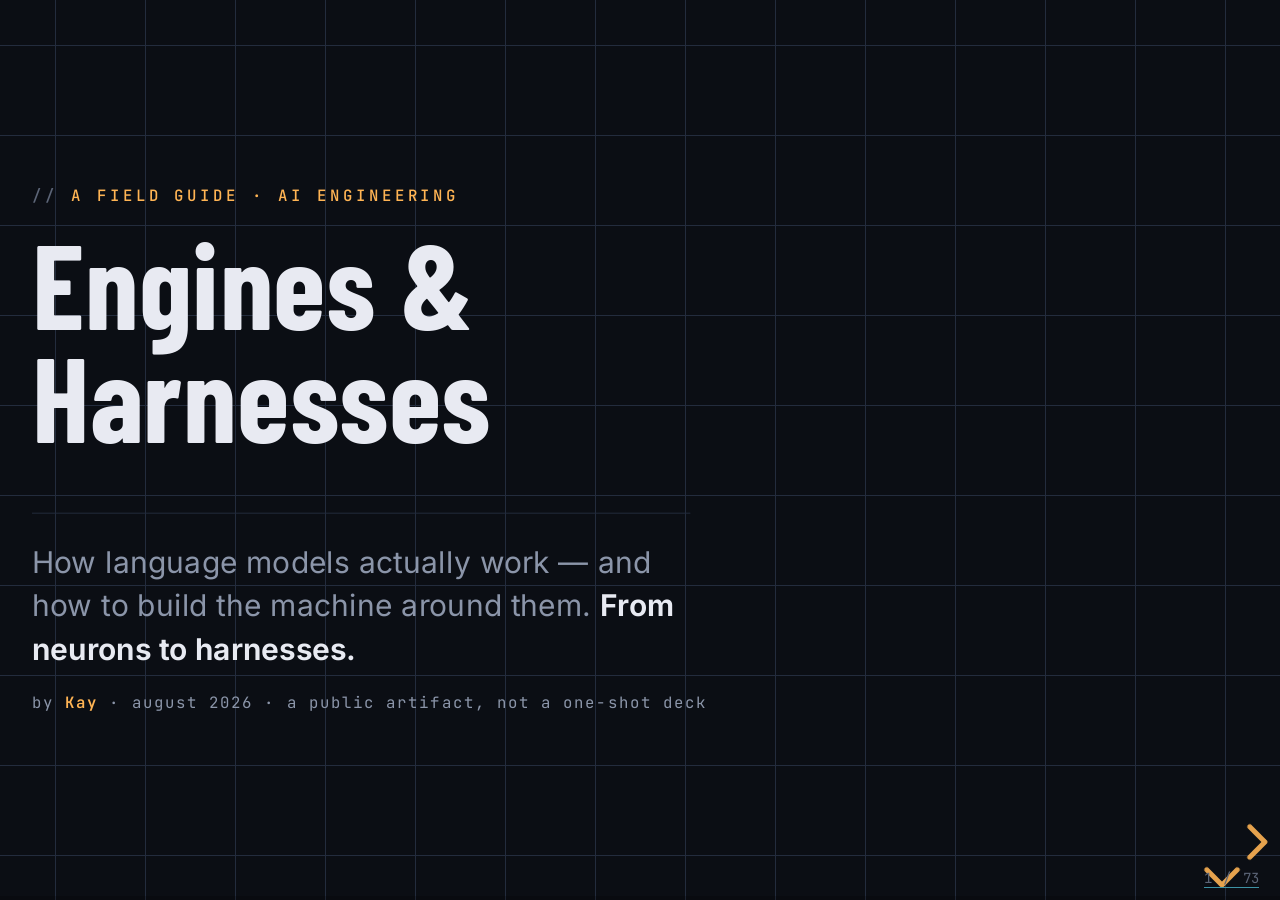
==== index.html @ 964abacf "Engines & Harnesses: AI engineering deck, research-backed, public from commit one reveal.js deck (ve" ====
<!doctype html>
<html lang="en">
<head>
  <meta charset="utf-8">
  <meta name="viewport" content="width=device-width, initial-scale=1.0">
  <title>Engines &amp; Harnesses — an AI engineering field guide</title>
  <meta name="description" content="How language models actually work, and how to build the machine around them. From neurons to harnesses.">
  <link rel="stylesheet" href="vendor/reveal/reset.css">
  <link rel="stylesheet" href="vendor/reveal/reveal.css">
  <link rel="stylesheet" href="vendor/reveal/plugin/highlight.css">
  <link rel="stylesheet" href="css/theme.css">
</head>
<body>
<div class="reveal">
  <div class="slides">

    <!-- ================================================================
         TITLE
         ================================================================ -->
    <section class="act-engine">
      <section class="plate">
        <span class="eyebrow">a field guide · ai engineering</span>
        <h1>Engines &amp;<br>Harnesses</h1>
        <p class="plate-sub">How language models actually work — and how to build
        the machine around them. <strong>From neurons to harnesses.</strong></p>
        <p class="byline">by <b>Kay</b> · august 2026 · a public artifact, not a one-shot deck</p>
        <aside class="notes">
          Open on this. One sentence: "This is a talk about engines and harnesses —
          the model, and everything we build around it." Then the claim: the second
          half is now where the leverage is.
          Navigation: DOWN for depth within an act, RIGHT to jump acts. ESC shows the map.
        </aside>
      </section>

      <section>
        <span class="eyebrow">how to drive this deck</span>
        <h2>Built to be navigated, not narrated</h2>
        <div class="cols">
          <div class="panel">
            <h3>Live</h3>
            <ul>
              <li><span class="kbd">→</span> next act &nbsp;·&nbsp; <span class="kbd">↓</span> optional depth</li>
              <li><span class="kbd">ESC</span> the whole map at once</li>
              <li><span class="kbd">S</span> speaker view (notes + timer)</li>
              <li>Every act stands alone — jump anywhere</li>
            </ul>
          </div>
          <div class="panel">
            <h3>Later</h3>
            <ul>
              <li>This deck is a public site — take the URL</li>
              <li>Demos are live tools you can replay at your desk</li>
              <li>Appendix (last column) holds the depth we skip today</li>
              <li><code>?print-pdf</code> for an offline copy</li>
            </ul>
          </div>
        </div>
        <aside class="notes">Skippable. If presenting, one line: "down = depth, right = next act, ask me to go down anywhere."</aside>
      </section>

      <section>
        <span class="eyebrow">working definition</span>
        <h2>AI engineering, defined for this talk</h2>
        <p><strong>AI&nbsp;engineering&nbsp;=</strong> harness engineering + context engineering
           + memory engineering + prompt engineering.</p>
        <div class="cols">
          <div class="panel"><h3>Covered here</h3>
            <ul>
              <li><strong>Harness</strong> — the tooling around the model: instructions, agents, MCP, hooks</li>
              <li><strong>Context</strong> — what the model sees, and when</li>
              <li><strong>Memory</strong> — what survives between sessions</li>
              <li><strong>Prompt</strong> — what you actually say</li>
            </ul>
          </div>
          <div class="panel"><h3>Deliberately out of scope</h3>
            <ul>
              <li><strong>Fine-tuning</strong> — that's engine work, not ours</li>
              <li><strong>RAG</strong> — the retrieval arm of context engineering; same principles</li>
              <li><strong>Evals</strong> — the dyno you test the vehicle on; a talk of its own</li>
            </ul>
          </div>
        </div>
        <aside class="notes">
          Defuse the boundary question before it's asked: fine-tuning changes the
          engine, we build vehicles. Evals matter enormously; they're just a different hour.
        </aside>
      </section>
    </section>

    <!-- ================================================================
         ACT 1 — THE ENGINE, TOLD AS HISTORY
         ================================================================ -->
    <section class="act-engine">
      <section class="plate">
        <span class="eyebrow">act 01 · the engine</span>
        <h1>How a pile of arithmetic<br>learned to talk</h1>
        <p class="plate-sub">Seventy years of neural networks, told forward —
        so that <strong>"AI" meaning "LLM"</strong> stops being confusing and
        starts being inevitable.</p>
        <aside class="notes">
          The long-breath act. If the audience knows ML basics, skim slides 2–3 and
          land on the timeline. If short on time: timeline slide only, then Act 2.
        </aside>
      </section>

      <section>
        <span class="eyebrow">first principles</span>
        <h2>A neuron is a weighted opinion</h2>
        <div class="cols">
          <div>
            <ul>
              <li>Take numbers in, multiply each by a <strong>weight</strong>, add them up, squash the result</li>
              <li>That's it. That's the neuron.</li>
              <li>Stack them in layers: a <strong>multi-layer perceptron</strong></li>
              <li class="fragment">The weights are the <strong>parameters</strong> —
                "405B parameters" = 405 billion of these knobs</li>
            </ul>
            <p class="fragment">A neural network is <em>one function</em>:
            numbers in → numbers out. Everything else is plumbing.</p>
          </div>
          <div class="panel">
            <div class="flow">inputs      weights
  x₁ ──▶ ×w₁ ─┐
  x₂ ──▶ ×w₂ ─┼─▶ Σ ─▶ squash ─▶ out
  x₃ ──▶ ×w₃ ─┘
        <b>the knobs training turns</b></div>
          </div>
        </div>
        <aside class="notes">
          Deliberately unglamorous. "Weighted opinion" is the phrase to keep using:
          each neuron votes on a tiny question, layers of votes become judgment.
        </aside>
      </section>

      <section>
        <span class="eyebrow">live · train one yourself</span>
        <h2>Watch a network learn</h2>
        <div class="demo-bar"><span>TensorFlow Playground — a tiny MLP training in your browser</span>
          <a href="https://playground.tensorflow.org/" target="_blank" rel="noopener">open in new tab</a></div>
        <iframe class="demo" data-src="https://playground.tensorflow.org/" height="480"></iframe>
        <aside class="notes">
          THE demo for "what training does." Pick the spiral dataset, start with too
          few neurons (it fails), add a layer (it fits). Narrate: "nobody programmed
          the spiral — the knobs turned until the error went down." 90 seconds max.
        </aside>
      </section>

      <section>
        <span class="eyebrow">what training actually does</span>
        <h2>Guess. Measure the wrongness. Nudge every knob. Repeat.</h2>
        <ol>
          <li><strong>Guess:</strong> run the input through, get an output</li>
          <li><strong>Score it:</strong> one number for how wrong (the <em>loss</em>)</li>
          <li><strong>Nudge:</strong> compute, for every knob, which direction reduces the wrongness — turn all of them a hair (backpropagation)</li>
          <li><strong>Repeat:</strong> trillions of times, on trillions of examples</li>
        </ol>
        <p class="fragment">Training doesn't store the examples — it <strong>compresses their
        regularities into the knobs.</strong> That's why one function can complete code it
        has never seen.</p>
        <aside class="notes">
          Kill the "it's a database" mental model here, gently — it decides how
          people reason about everything later (hallucination, context, why
          instructions files work).
        </aside>
      </section>

      <section>
        <span class="eyebrow">scores → probabilities</span>
        <h2>Softmax and the temperature dial</h2>
        <div class="cols">
          <div>
            <p>A language model's last layer outputs a <strong>score for every token
            it knows</strong>. Softmax turns scores into probabilities — that's the
            whole trick.</p>
            <ul>
              <li><strong>Temperature ↓</strong> — sharpen: always take the favorite. Safe, boring, repetitive.</li>
              <li><strong>Temperature ↑</strong> — flatten: give the long shots a chance. Creative, and eventually unhinged.</li>
            </ul>
            <p class="note">Try it live in Transformer Explainer (Act 2) — it has the actual slider.</p>
          </div>
          <div class="panel">
            <div class="flow">scores        T = 0.2      T = 1.5
 " the"  9.1   ████████ 92%  ███ 34%
 " a"    7.3   █ 7%          ██ 27%
 " its"  5.0   · 1%          ██ 21%
 " kiwi" 2.2   · 0%          █ 18%
        <b>same engine, different dial</b></div>
          </div>
        </div>
        <aside class="notes">
          "The model is not choosing a word. It's pricing every word it knows, and
          then we gamble according to the prices." Temperature = how honest the
          casino is.
        </aside>
      </section>

      <section>
        <span class="eyebrow">the arc</span>
        <h2>Why "AI" now means "LLM"</h2>
        <table style="font-size:0.6em">
          <tr><th>Year</th><th>Beat</th><th>What it proved</th></tr>
          <tr><td>1958</td><td>Perceptron</td><td>A machine can learn a boundary from examples</td></tr>
          <tr><td>1986</td><td>Backpropagation</td><td>Deep stacks of neurons are trainable at all</td></tr>
          <tr><td>2012</td><td>AlexNet</td><td>GPUs + data beat forty years of hand-built features</td></tr>
          <tr><td>2017</td><td><em>Attention Is All You Need</em></td><td>One architecture for all of language — and it parallelizes</td></tr>
          <tr><td>2018–20</td><td>GPT-1 → GPT-3</td><td>Same recipe + more scale = new abilities, unprompted</td></tr>
          <tr><td>2022</td><td>ChatGPT</td><td>Next-token prediction, worn as a product, eats the word "AI"</td></tr>
          <tr><td>2024–</td><td>Reasoning models</td><td>The same engine, allowed to think before speaking</td></tr>
        </table>
        <p class="fragment note">Every row is the same story: <strong>less hand-engineering,
        more learning.</strong> Hold that thought — it's about to happen to us, one layer up.</p>
        <aside class="notes">
          The last note line is a deliberate plant: the "bitter lesson" pattern
          (hand-built features lose to scale) is EXACTLY what The Turn claims is
          happening to prompt scaffolding. Callback in Act 7.
        </aside>
      </section>

      <section>
        <span class="eyebrow">depth · watch the field drift</span>
        <h2>One professor's syllabus, 2021 → 2025</h2>
        <p>MAT1510, <em>Deep Learning: Theory &amp; Data Science</em> — Vardan Papyan,
        University of Toronto. Same course, five years:</p>
        <table style="font-size:0.62em">
          <tr><th>Year</th><th>What's in</th><th>What's telling</th></tr>
          <tr><td>2021</td><td>Sparse coding, random matrix theory, adversarial examples</td><td><strong>No transformers. At all.</strong></td></tr>
          <tr><td>2023</td><td>First transformers lecture appears</td><td>Six years after the paper</td></tr>
          <tr><td>2024</td><td>Chain-of-thought, LoRA, safety, diffusion</td><td>The LLM era arrives in the theory dept</td></tr>
          <tr><td>2025</td><td>Whole sections: scaling laws, in-context learning, superposition, grokking, jailbreaking</td><td><strong>The syllabus IS the history slide</strong></td></tr>
        </table>
        <p class="note">Course site: <a href="https://sites.google.com/view/mat1510" target="_blank" rel="noopener">sites.google.com/view/mat1510</a> —
        public lecture decks for all of it. The one reference this act is built on;
        full notes in <a href="research/track3-papyan-course.md">research/track3-papyan-course.md</a>.</p>
        <aside class="notes">
          The meta-point: even the people doing the MATH of deep learning had to
          chase the field into LLM-land. When a theory course adds "jailbreaking,"
          the word "AI" has finished changing meaning.
          His framing worth stealing if asked: transformers as dynamical systems —
          tokens as particles that cluster as they flow through layers.
        </aside>
      </section>
    </section>

    <!-- ================================================================
         ACT 2 — TOKENS
         ================================================================ -->
    <section class="act-engine">
      <section class="plate">
        <span class="eyebrow">act 02 · tokens</span>
        <h1>The model's alphabet<br>is not your alphabet</h1>
        <p class="plate-sub">Half of all "LLMs are dumb" stories are
        <strong>tokenizer stories</strong>. Five minutes here buys years of
        not being confused.</p>
        <aside class="notes">
          If short on time: the Tiktokenizer demo + the attention slide are the two
          that must survive.
        </aside>
      </section>

      <section>
        <span class="eyebrow">live · the tokenizer</span>
        <h2>Text becomes chunks, not letters</h2>
        <div class="demo-bar"><span>Tiktokenizer — paste anything, see what the model actually receives</span>
          <a href="https://tiktokenizer.vercel.app/" target="_blank" rel="noopener">open in new tab</a></div>
        <iframe class="demo" data-src="https://tiktokenizer.vercel.app/" height="470"></iframe>
        <aside class="notes">
          Live beats: type "strawberry" (watch it chunk), then "1234567890" (splits
          into odd pieces like 123|456|7890), then a rare word, then some code.
          Punchline: the model has NEVER seen a letter. It was born after the
          chunking.
        </aside>
      </section>

      <section>
        <span class="eyebrow">consequences</span>
        <h2>Why smart models fail dumb tests</h2>
        <div class="cols">
          <div class="panel">
            <h3>Counting letters</h3>
            <p>"strawberry" arrives as one or two opaque chunks. Asking for the r's
            is like asking you <strong>how many times the letter e appears in a
            word you've only ever heard spoken.</strong></p>
          </div>
          <div class="panel">
            <h3>Arithmetic</h3>
            <p>"1234567890" isn't a number — it's chunks like
            <code>123</code>·<code>456</code>·<code>7890</code>, split by frequency,
            not place value. Long division over that is a miracle when it works.</p>
          </div>
        </div>
        <p class="fragment">These aren't intelligence failures — they're
        <strong>eyesight failures.</strong> Reasoning models patch them by thinking in
        steps; the eyesight never changed.</p>
        <aside class="notes">
          "Eyesight, not intelligence" is the line that sticks. Warn honestly:
          current reasoning models DO count the r's fine now — they spell it out in
          scratch work first. The failure mode is real; the party trick is patched.
        </aside>
      </section>

      <section>
        <span class="eyebrow">meaning as geometry</span>
        <h2>Every token becomes a point in space</h2>
        <ul>
          <li>Each token maps to a vector — hundreds of numbers, learned, not assigned</li>
          <li>Similar meaning ends up <strong>nearby</strong>: king/queen, Paris/Rome, <code>try</code>/<code>catch</code></li>
          <li>Directions mean things: king − man + woman ≈ queen</li>
        </ul>
        <div class="demo-bar"><span>Embedding Projector — real embeddings, rotatable in 3D</span>
          <a href="https://projector.tensorflow.org/" target="_blank" rel="noopener">open in new tab</a></div>
        <p class="note">Optional live beat: search a word, look at its neighbors. Meaning
        with no dictionary anywhere — just geometry, learned from co-occurrence.</p>
        <aside class="notes">
          Keep short. The point that matters downstream: "the model thinks in this
          space, not in words" — sets up attention and why context works at all.
        </aside>
      </section>

      <section>
        <span class="eyebrow">order</span>
        <h2>Position must be stamped on</h2>
        <p>Attention reads the whole context <strong>at once</strong> — to it,
        "dog bites man" and "man bites dog" are the same bag of tokens.</p>
        <ul>
          <li>Fix: mix a <strong>position signature</strong> into each token's vector before it enters</li>
          <li>Each slot gets a distinct stamp; nearby slots get similar stamps</li>
          <li>The network learns to read the stamp exactly as much as it needs to</li>
        </ul>
        <p class="note">That's the honest intuition level. The gorgeous sinusoid math is in the
        appendix — it's depth, not prerequisite.</p>
        <aside class="notes">
          One slide, on purpose. If someone pushes: "postmark on the envelope" —
          content plus where-it-was-mailed-from, in one vector. Appendix has RoPE etc.
        </aside>
      </section>

      <section>
        <span class="eyebrow">the mechanism that changed everything</span>
        <h2>Attention: every token interrogates every other</h2>
        <div class="cols">
          <div>
            <p>For each token, in parallel: <em>"of everything before me,
            what matters to what I'm about to be?"</em></p>
            <ul>
              <li>"bank" pulls on "river" — or on "loan" — and <strong>becomes a different vector</strong> accordingly</li>
              <li>Meaning stops being per-word and becomes <strong>per-word-in-this-sentence</strong></li>
            </ul>
          </div>
          <div>
            <ul>
              <li>Dozens of attention heads per layer, each learning its own question — grammar, coreference, code scope…</li>
              <li class="fragment">And it's all matrix math — <strong>perfectly parallel, perfect for GPUs.</strong>
                That, as much as the cleverness, is why transformers won.</li>
            </ul>
          </div>
        </div>
        <aside class="notes">
          The two-part claim matters: attention won on QUALITY (context-dependent
          meaning) and on THROUGHPUT (parallel training). RNNs read one word at a
          time; transformers read the whole page at once, so you can feed them the
          internet. Next slide is the live proof.
        </aside>
      </section>

      <section>
        <span class="eyebrow">live · the workhorse</span>
        <h2>A real GPT-2, dissected in your browser</h2>
        <div class="demo-bar"><span>Transformer Explainer — attention weights, temperature, next-token odds, live</span>
          <a href="https://poloclub.github.io/transformer-explainer/" target="_blank" rel="noopener">open in new tab</a></div>
        <iframe class="demo" data-src="https://poloclub.github.io/transformer-explainer/" height="470"></iframe>
        <aside class="notes">
          The workhorse — this one tool covers tokenization, attention, softmax,
          temperature, and top-k/top-p in one place. Suggested route: type a prompt,
          show next-token probabilities, drag temperature both ways, then expand one
          attention head. Budget 3–4 minutes; it can eat ten.
        </aside>
      </section>

      <section>
        <span class="eyebrow">alternate · for a gentler room</span>
        <h2>The same story, animated</h2>
        <a class="demo-card" href="https://animatedllm.github.io/" target="_blank" rel="noopener">
          <span class="demo-title">Animated LLM</span>
          <span class="demo-desc">The full pipeline — tokens → embeddings → attention → sampling —
          animated for non-technical audiences. The kindest on-ramp on the internet.</span>
          <span class="demo-url">animatedllm.github.io</span>
        </a>
        <p class="note">Keep in the back pocket: if the room drifts during Transformer
        Explainer, this is the softer landing. Also embeddable if you want it inline.</p>
        <aside class="notes">Optional. Skip freely.</aside>
      </section>
    </section>

    <!-- ================================================================
         ACT 3 — SCALE
         ================================================================ -->
    <section class="act-engine">
      <section class="plate">
        <span class="eyebrow">act 03 · scale</span>
        <h1>The absurd arithmetic<br>of one token</h1>
        <p class="plate-sub">Not the training run. Not the answer.
        <strong>One single token</strong> of output. The numbers here are cited,
        and they should feel wrong.</p>
        <aside class="notes">
          This act is pure vertigo. Slow delivery, let numbers sit.
          Using Llama 3.1 405B throughout because its numbers are OFFICIAL —
          frontier labs publish nothing, so honest numbers beat impressive ones.
        </aside>
      </section>

      <section>
        <span class="eyebrow">the unit</span>
        <h2>What one token costs</h2>
        <p>Llama 3.1 405B — open weights, every parameter public. Each parameter
        does one multiply-add per token: <strong>2 × 405 billion.</strong></p>
        <div class="big-num fragment">810,000,000,000
          <small>floating-point operations, per token, forward pass only —
          roughly one token ≈ three-quarters of a word</small>
        </div>
        <p class="note" style="margin-top:1em">2N rule: Kaplan et al., <em>Scaling Laws for Neural Language
        Models</em> (2020) · params official: Meta, arXiv:2407.21783 · full arithmetic in
        <a href="research/track3-flops.md">research/track3-flops.md</a></p>
        <aside class="notes">
          "Every parameter participates in every token." That's the sentence to say
          out loud. There is no lookup, no cache of answers — the whole 405B-number
          machine turns over for every three-quarters of a word.
        </aside>
      </section>

      <section>
        <span class="eyebrow">make it human</span>
        <h2>810 billion operations is…</h2>
        <div class="cols-3">
          <div class="panel"><div class="big-num" style="font-size:2.6em">26,000<small>years of a human doing one
            multiplication per second, nonstop — starting before the peak of the last Ice Age</small></div></div>
          <div class="panel fragment"><div class="big-num" style="font-size:2.6em">84<small>minutes flat-out on a Cray-1 —
            the fastest computer on Earth in 1976 (160 MFLOPS)</small></div></div>
          <div class="panel fragment"><div class="big-num" style="font-size:2.6em">0.8<small>milliseconds on one modern
            H100 GPU at peak — one H100 ≈ six million Cray-1s</small></div></div>
        </div>
        <p class="fragment" style="margin-top:0.6em">And a typical chat answer is ~500 tokens:
        <strong>thirteen million years of human arithmetic, delivered before you finish blinking.</strong></p>
        <aside class="notes">
          The per-panel beat: person → 1976 supercomputer → today. The last line is
          the one people repeat at lunch. (500 × 26,000 = 13M years.)
        </aside>
      </section>

      <section>
        <span class="eyebrow">training vertigo</span>
        <h2>And that was just inference</h2>
        <ul>
          <li>Training Llama 3.1 405B: <strong>3.8×10²⁵ FLOPs</strong> over 15.6 trillion tokens
            <span class="note">(official, Meta)</span></li>
          <li class="fragment">On the 1976 Cray-1, that training run takes <strong>7.5 billion years</strong> —
            start it when Earth formed and you'd still be 3 billion years short</li>
          <li class="fragment">GPT-4's training is estimated at the same order: ~2×10²⁵ FLOPs
            <span class="note">(Epoch AI estimate — OpenAI has disclosed nothing)</span></li>
        </ul>
        <p class="fragment">This is why "just train your own" is not a sentence.
        <strong>Engines come from foundries. Everyone else builds vehicles.</strong></p>
        <aside class="notes">
          The closing line is the bridge to the whole second half: you will never
          own the engine. Your leverage is downstream of it. If short on time, jump
          from here straight to The Turn.
        </aside>
      </section>

      <section>
        <span class="eyebrow">see it run</span>
        <h2>A GPT, in 3D, at 60fps</h2>
        <div class="demo-bar"><span>bbycroft.net — every weight of a working GPT, walkable</span>
          <a href="https://bbycroft.net/llm" target="_blank" rel="noopener">open in new tab</a></div>
        <iframe class="demo" data-src="https://bbycroft.net/llm" height="490" allow="fullscreen"></iframe>
        <aside class="notes">
          Scroll the small nano-GPT first (it's legible), then zoom out to GPT-3 for
          the gut-punch of relative size. If WebGL chokes on the projector, use the
          new-tab link — do not fight it live.
        </aside>
      </section>

      <section>
        <span class="eyebrow">depth · the efficiency countermove</span>
        <h2>Why per-token cost is falling anyway</h2>
        <table>
          <tr><th>Model</th><th>Total params</th><th>Active per token</th><th>FLOPs/token</th></tr>
          <tr><td>Llama 3.1 405B (dense)</td><td>405B</td><td>405B — all of them</td><td>8.1×10¹¹</td></tr>
          <tr><td>DeepSeek-V3 (MoE)</td><td>671B</td><td>37B — routed experts</td><td>7.4×10¹⁰ — <strong>11× cheaper</strong></td></tr>
        </table>
        <p class="fragment">Mixture-of-experts is the trade of the era:
        <strong>store many parameters, compute with few.</strong> More knowledge in the
        warehouse, fewer workers per shift.</p>
        <p class="note">Official figures: arXiv:2412.19437. One more honest caveat: at 128K context,
        attention adds ~67% on top of the 2N cost — long context is not free. That fact returns in Act 7.</p>
        <aside class="notes">
          Optional depth. The attention-overhead line plants the seed for context
          engineering: the "long context is not free" claim gets cashed out in Act 7.
        </aside>
      </section>
    </section>

    <!-- ================================================================
         ACT 4 — THINKING TOKENS
         ================================================================ -->
    <section class="act-engine">
      <section class="plate">
        <span class="eyebrow">act 04 · thinking tokens</span>
        <h1>Paying the model<br>to think</h1>
        <p class="plate-sub">Reasoning models don't have a different brain.
        They have <strong>permission to use scratch paper</strong> — and you pay
        for every sheet.</p>
        <aside class="notes">
          If short on time: just the first two slides of this act, then jump to Act 5 or The Turn.
        </aside>
      </section>

      <section>
        <span class="eyebrow">the mechanism</span>
        <h2>Same engine, allowed to draft</h2>
        <div class="flow">prompt ──▶ <b>thinking tokens</b> ····························· ──▶ answer tokens
           │ "let me check: the bug is in the retry     │ "The bug is in
           │  logic… no wait, the timeout fires first…  │  <b>timeout.ts:41</b> —
           │  let me re-read the stack trace…"          │  here's the fix."
           └─ scratch work, often hidden, always billed └─ what you asked for</div>
        <ul>
          <li>Still next-token prediction — nothing mystical was added</li>
          <li>The model <strong>buys accuracy with extra forward passes</strong> before committing</li>
          <li class="fragment">Wrong turns cost the same as right ones — dead-end reasoning is still billed</li>
        </ul>
        <aside class="notes">
          Anchor to human experience: it's the difference between blurting an answer
          and being allowed to work it out on paper first. Same person, same brain.
          The "still billed for dead ends" line lands — pause on it.
        </aside>
      </section>

      <section>
        <span class="eyebrow">the economics</span>
        <h2>When thinking is worth paying for</h2>
        <table>
          <tr><th>Task shape</th><th>Engine mode</th><th>Why</th></tr>
          <tr><td>Autocomplete, rename, boilerplate</td><td>Fast, no thinking</td><td>Latency is the product — you're mid-keystroke</td></tr>
          <tr><td>Explain this file, write a test</td><td>Standard</td><td>One honest pass is enough</td></tr>
          <tr><td>Debug across files, plan a migration</td><td>Reasoning</td><td>Traps and dead ends — drafting pays for itself</td></tr>
          <tr><td>Long agent task, issue → PR</td><td>Reasoning + harness</td><td>Being wrong is expensive; thinking is cheap by comparison</td></tr>
        </table>
        <p class="fragment">Rule of thumb: <strong>pay for thinking when being wrong costs more
        than waiting.</strong></p>
        <aside class="notes">
          Day-to-day translation: the model picker in your tools is a gearbox, not a
          leaderboard. Low gear (fast models) for the parking lot, high gear
          (reasoning) for the mountain. Nobody drives everywhere in first gear.
        </aside>
      </section>

      <section>
        <span class="eyebrow">depth · the third axis</span>
        <h2>Test-time compute is a new scaling axis</h2>
        <ul>
          <li><strong>2012–2022:</strong> scale the training run — more data, more parameters</li>
          <li><strong>2022–2024:</strong> scale the post-training — RLHF, instruction tuning</li>
          <li><strong>2024–now:</strong> scale the <em>inference</em> — let the same weights think longer</li>
        </ul>
        <p class="fragment">The same model, given 10× the thinking budget, can jump a
        capability tier on hard problems — <strong>capability became a dial, not a constant.</strong></p>
        <p class="note fragment">Caveat for the careful: the visible reasoning is legible, but not
        guaranteed to be the <em>true</em> cause of the answer. Treat it as a draft, not a confession.</p>
        <aside class="notes">
          Optional depth. The dial framing sets up Act 5 (scaling) and the harness
          acts: harness decisions now include "how much should this step think?"
        </aside>
      </section>
    </section>

    <!-- ================================================================
         ACT 5 — WHERE THIS IS HEADING
         ================================================================ -->
    <section class="act-engine">
      <section class="plate">
        <span class="eyebrow">act 05 · where this is heading</span>
        <h1>The consensus,<br>then the opinion</h1>
        <p class="plate-sub">What the field broadly agrees on — kept separate,
        deliberately, from <strong>what I think</strong>. The flag will be visible.</p>
        <aside class="notes">
          Two-part act by design: consensus with citations, then MY take clearly
          flagged. Don't let the two blur — the audience should always know which
          register they're hearing.
        </aside>
      </section>

      <section>
        <span class="eyebrow">the consensus, roughly</span>
        <h2>Four things most of the field agrees on</h2>
        <ol>
          <li><strong>Naive pre-training scaling has bent.</strong> The easy "10× the GPUs,
            get a new era" curve flattened — data, not compute, became the binding wall</li>
          <li class="fragment"><strong>The gains moved axes.</strong> Post-training (RL) and
            test-time thinking now carry improvement — capability became a dial (Act 4)</li>
          <li class="fragment"><strong>Agents are where it shows up.</strong> METR: the length of task
            an agent can carry at 50% success <strong>doubles every ~4–7 months</strong> — and it's
            accelerating, not saturating <span class="note">(metr.org, Time Horizon 1.1, Jan 2026)</span></li>
          <li class="fragment"><strong>Cost per capability is collapsing.</strong> MoE, distillation,
            efficient inference — yesterday's frontier is next year's cheap tier (Act 3's 11×)</li>
        </ol>
        <aside class="notes">
          Careful wording: "bent," not "ended." The METR line is the most
          load-bearing: it's the one exponential still visibly running, and it's
          measured on TASKS, not benchmarks.
        </aside>
      </section>

      <section>
        <span class="eyebrow">the trap to avoid</span>
        <h2>"Scaling is over" conflates three different curves</h2>
        <table>
          <tr><th>Axis</th><th>Status, honestly</th></tr>
          <tr><td>Pre-training (bigger runs)</td><td>Diminishing returns per dollar; data wall is real</td></tr>
          <tr><td>Post-training (RL, distillation)</td><td>Steep and young — nobody knows the ceiling</td></tr>
          <tr><td>Inference (thinking longer)</td><td>Scales per-task, priced per-use — a different economy entirely</td></tr>
        </table>
        <p class="fragment">Any strong claim about "the end of scaling" that doesn't say
        <strong>which curve</strong> is a vibe, not an argument.</p>
        <aside class="notes">
          This slide exists to inoculate the room before the opinion slide — and to
          keep me honest on it too.
        </aside>
      </section>

      <section>
        <span class="eyebrow">flagged and owned</span>
        <div class="opinion-flag">Kay's take — opinion, not consensus</div>
        <h2>Are we at the end of the exponential?</h2>
        <div class="cols-3">
          <div class="panel"><h3>What's ending</h3>
            <p class="note" style="font-size:0.78em"><em>— speak to it —</em><br>which curve I think is
            genuinely done, and the evidence I find decisive</p></div>
          <div class="panel"><h3>What's not</h3>
            <p class="note" style="font-size:0.78em"><em>— speak to it —</em><br>the curve I think people
            are underrating, and why</p></div>
          <div class="panel"><h3>What follows for us</h3>
            <p class="note" style="font-size:0.78em"><em>— speak to it —</em><br>what this means for anyone
            building on these engines in the next two years</p></div>
        </div>
        <p class="note" style="margin-top:0.8em">Scaffold by design — the argument's shape
        stays on screen while the argument itself is spoken.</p>
        <aside class="notes">
          Your slide. The three boxes are the argument's skeleton: pick a curve,
          defend it, then land the "so what" for the people in the room. The
          previous slide already forced precision about WHICH exponential.
        </aside>
      </section>
    </section>

    <!-- ================================================================
         THE TURN — the hinge of the whole talk
         ================================================================ -->
    <section class="act-harness">
      <section class="plate">
        <span class="eyebrow">the turn</span>
        <h1>AI engineering stopped<br>being about the model</h1>
        <p class="plate-sub">Everything before this slide was the <strong>engine</strong>.
        Everything after it is the <strong>harness</strong> — and the harness is
        where your leverage is.</p>
        <aside class="notes">
          THE HINGE. Slow down here. Everything so far — attention, scale, thinking
          tokens — you can't change any of it. You rent the engine from a lab.
          What you own is everything around it.
          If short on time: this act + Act 6 (harness) + before/after demo is the irreducible core.
        </aside>
      </section>

      <section>
        <span class="eyebrow">engine · harness</span>
        <h2>Nobody drives an engine down the road</h2>
        <div class="cols">
          <div class="panel">
            <h3 style="color:var(--amber)">The engine</h3>
            <ul>
              <li>The model — frozen weights, rented from a lab</li>
              <li>Identical for you, your competitor, and a teenager in a dorm</li>
              <li>You cannot tune it. You can only choose it.</li>
            </ul>
          </div>
          <div class="panel">
            <h3>The harness</h3>
            <ul>
              <li>Instructions, tools, context plumbing, permissions, memory</li>
              <li>Chassis, transmission, bodywork — everything that makes an engine <em>useful</em></li>
              <li>100% yours. This is the part you engineer.</li>
            </ul>
          </div>
        </div>
        <p class="fragment">The engine is a commodity. <strong>The harness is the product.</strong></p>
        <aside class="notes">
          Key framing: the engine is shared infrastructure now, like the power grid.
          Differentiation moved one layer up. That's why this discipline got a name.
        </aside>
      </section>

      <section>
        <span class="eyebrow">the taxonomy</span>
        <h2>There is no one correct harness</h2>
        <p>Motorcycles, cars, vans, and trucks are all correct. <strong>Shape is downstream of purpose.</strong></p>
        <table>
          <tr><th>Vehicle</th><th>The harness it maps to</th><th>Built for</th></tr>
          <tr><td>Motorcycle</td><td>Bare chat + one sharp tool</td><td>An expert going fast, fully exposed</td></tr>
          <tr><td>Car</td><td>Your configured IDE assistant</td><td>Daily driving — you, every day, comfortable</td></tr>
          <tr><td>Van</td><td>Team workspace: shared instructions, custom agents, MCP racks</td><td>A crew and its equipment</td></tr>
          <tr><td>Truck</td><td>Autonomous coding agent in CI: issue in, pull request out</td><td>Heavy cargo, long haul, nobody in the cab</td></tr>
        </table>
        <aside class="notes">
          Dwell on "shape is downstream of purpose" — it kills the "which setup is
          best?" question before it's asked. Best for WHAT is the only version of
          that question that parses.
        </aside>
      </section>

      <section>
        <span class="eyebrow">the rental car</span>
        <h2>Out of the box, Copilot is a rental car</h2>
        <div class="cols-3">
          <div class="panel">
            <h3 style="color:var(--hot)">Rental</h3>
            <p>Works anywhere, tuned for nobody. Base trim. Smells faintly of
            someone else. Engineered to be <em>returnable</em>, not to be loved.</p>
          </div>
          <div class="panel fragment">
            <h3>Your car</h3>
            <p>Seat memory, mirrors set, your music. One instructions file and it
            knows your stack, your conventions, your definition of done.</p>
          </div>
          <div class="panel fragment">
            <h3 style="color:var(--green)">Fleet vehicle</h3>
            <p>Spec'd for one job: racked, wrapped, upfitted. Custom agents, MCP
            tools, hooks in CI. Nobody asks if the fleet truck is "good in general."</p>
          </div>
        </div>
        <p class="fragment">People judge Copilot as a rental — <strong>they're right that it's
        mediocre, and wrong that it has to stay one.</strong></p>
        <aside class="notes">
          Careful with tone: the insult lands on "tuned for nobody," not "badly
          engineered." A rental IS well-engineered — for returnability. GitHub tunes
          defaults for the median of 100M users, and the median user is not this room.
        </aside>
      </section>

      <section>
        <span class="eyebrow">the law of the turn</span>
        <h2>Match the harness to the engine</h2>
        <ul>
          <li>You don't put a motorcycle frame around a truck engine.</li>
          <li>You don't bolt a trailer to a superbike.</li>
          <li class="fragment"><strong>And when engines improve, harnesses must change shape</strong> —
              better engines killed the choke and the hand crank; they didn't kill the transmission.</li>
        </ul>
        <div class="cols fragment">
          <div class="panel">
            <h3 style="color:var(--hot)">Compensation — shrinking</h3>
            <p class="note" style="font-size:0.72em">Scaffolding that papers over engine weakness: few-shot walls,
            forced step-by-step, rigid rule lists. 2023 needed it. 2026 engines are
            <em>degraded</em> by it.</p>
          </div>
          <div class="panel">
            <h3 style="color:var(--green)">Capability — growing</h3>
            <p class="note" style="font-size:0.72em">Tools, context plumbing, permissions, memory. The better the
            engine, the more machine you can safely bolt to it.</p>
          </div>
        </div>
        <aside class="notes">
          This is the thesis slide of the whole talk. The nuance matters: harnesses
          aren't just "getting thinner" — the COMPENSATION layer thins while the
          CAPABILITY layer grows. Acts 6–7 are the evidence.
        </aside>
      </section>
    </section>

    <!-- ================================================================
         ACT 6 — HARNESS ENGINEERING (the heart)
         ================================================================ -->
    <section class="act-harness">
      <section class="plate">
        <span class="eyebrow">act 06 · harness engineering</span>
        <h1>Turning the rental<br>into your car</h1>
        <p class="plate-sub">The Copilot customization surface, in real depth —
        every piece copy-pasteable. <strong>As of August 2026;</strong> this
        surface moves monthly, sources in <code>/research</code>.</p>
        <aside class="notes">
          The heart of the talk. Budget the most time here. Every code block on
          these slides is real syntax from the current docs, verified Aug 2026.
          If short on time: map → instructions file → BEFORE/AFTER, skip the rest.
        </aside>
      </section>

      <section>
        <span class="eyebrow">the map</span>
        <h2>The whole surface on one slide</h2>
        <table style="font-size:0.55em">
          <tr><th>Piece</th><th>File / place</th><th>It's the…</th></tr>
          <tr><td>Repo instructions</td><td><code>.github/copilot-instructions.md</code></td><td>Seat position — always applied</td></tr>
          <tr><td>Path instructions</td><td><code>.github/instructions/*.instructions.md</code></td><td>Per-terrain suspension (<code>applyTo</code> globs)</td></tr>
          <tr><td>AGENTS.md</td><td>Anywhere in repo, nested</td><td>Cross-tool standard — one manual, every vehicle</td></tr>
          <tr><td>Prompt files</td><td><code>.github/prompts/*.prompt.md</code></td><td>Preset routes — <code>/slash</code>-invoked tasks</td></tr>
          <tr><td>Custom agents</td><td><code>.github/agents/*.agent.md</code></td><td>Purpose-built vehicles — role + tools + model</td></tr>
          <tr><td>Skills</td><td><code>.github/skills/&lt;name&gt;/SKILL.md</code></td><td>Toolbox in the trunk — loaded only when needed</td></tr>
          <tr><td>Hooks</td><td><code>.github/hooks/*.json</code></td><td>Safety interlocks — code that gates the agent</td></tr>
          <tr><td>MCP</td><td><code>.vscode/mcp.json</code> · repo settings</td><td>Trailer hitch — standard plug for external tools</td></tr>
          <tr><td>Memory &amp; Spaces</td><td>Machine-written repo facts (cited, 28-day expiry) · curated context bundles</td><td>Logbook in the glovebox — writes itself</td></tr>
          <tr><td>Cloud agent + code review</td><td>github.com, reads all of the above</td><td>The trucks — nobody in the cab</td></tr>
        </table>
        <aside class="notes">
          Let this sit for a beat — most people know ONE row of this table exists.
          Everything on it ships today, on the tool the org already pays for.
          Each row has its own slide below; pick by audience energy.
        </aside>
      </section>

      <section>
        <span class="eyebrow">piece 1 · the seat position</span>
        <h2>One file, always applied</h2>
        <div class="filename">.github/copilot-instructions.md</div>
        <pre><code class="language-markdown"># Payments service — Express + TypeScript + Prisma

## Architecture
- Routes in `src/routes/` are thin: validate, call a service, return.
- All data access goes through `src/services/` — routes never touch Prisma.
- All routes require `requireAuth` middleware unless listed in PUBLIC_ROUTES.

## Conventions
- pnpm, never npm. Strict TS — `any` fails CI.
- Errors: return typed `Result`, never throw across service boundaries.

## Definition of done
- Colocated `*.test.ts` (vitest) covering auth failure + happy path.</code></pre>
        <p class="note">Applies to chat, cloud agent, and code review. Guidance: ~2 pages max,
        never task-specific. Saved = live, no restart. <span style="color:var(--muted)">Docs:
        docs.github.com → “Adding repository custom instructions”.</span></p>
        <aside class="notes">
          Point at the last section: "definition of done" is the highest-leverage
          paragraph — it's what makes generated code arrive WITH tests. This exact
          file powers the next slide.
        </aside>
      </section>

      <section>
        <span class="eyebrow">the moment · same request, same engine</span>
        <h2>“Add an endpoint to export a user's data as CSV”</h2>
        <div class="cols ba">
          <div class="panel before">
            <span class="ba-label">bare copilot — the rental</span>
            <pre style="font-size:0.46em"><code class="language-javascript">app.get('/export/:id', async (req, res) =&gt; {
  const user = await db.query(
    `SELECT * FROM users WHERE id=${req.params.id}`
  );
  const csv = Object.keys(user).join(',') + '\n'
            + Object.values(user).join(',');
  res.send(csv);
});</code></pre>
            <p class="note">Plausible. Also: SQL injection, no auth, raw SQL in a
            Prisma repo, no test, JavaScript in a strict-TS codebase.</p>
          </div>
          <div class="panel after fragment">
            <span class="ba-label">with the file you just saw</span>
            <pre style="font-size:0.46em"><code class="language-typescript">// src/routes/users/export.ts
router.get('/users/:id/export', requireAuth,
  async (req, res) =&gt; {
    const rows = await userService.exportRows(
      req.params.id, req.auth);          // Result, not throw
    res.type('text/csv').send(toCsv(rows));
  });
// + export.test.ts: 403 without auth, happy path</code></pre>
            <p class="note"><code>requireAuth</code> ← “all routes require auth” ·
            service layer ← “routes never touch Prisma” ·
            test ← “definition of done”</p>
          </div>
        </div>
        <p class="fragment"><strong>Same engine. Same request. The file did that</strong> —
        every fix traces to a line you wrote once.</p>
        <aside class="notes">
          THE most persuasive slide in the deck — give it time. The left code is not
          a strawman; it's exactly what a stock model produces with zero context.
          The traceback note on the right is the argument: review comments you'll
          never have to write again. If they remember one slide, make it this one.
        </aside>
      </section>

      <section>
        <span class="eyebrow">piece 2 · per-terrain suspension</span>
        <h2>Path-specific instructions</h2>
        <div class="filename">.github/instructions/db-migrations.instructions.md</div>
        <pre><code class="language-markdown">---
applyTo: "prisma/migrations/**,src/services/**/*.ts"
excludeAgent: "code-review"
---
- Never edit a shipped migration; create a new one.
- Every schema change ships with a rollback note in the PR body.
- Data-shape changes require a fixture update in `test/fixtures/`.</code></pre>
        <ul>
          <li>Globs are comma-separated <em>inside one string</em> — that trips everyone</li>
          <li class="fragment"><code>excludeAgent</code> (new in 2026): keep a rule out of
            code review while the cloud agent still gets it</li>
          <li class="fragment">Overlapping files? <strong>Both are sent.</strong> Precedence is
            weighting, not exclusion — so write rules that don't fight</li>
        </ul>
        <aside class="notes">
          The mental model: repo-wide = who we are; path-specific = how we behave in
          THIS neighborhood. Migrations, generated code, legacy dirs — anywhere the
          general rules bend.
        </aside>
      </section>

      <section>
        <span class="eyebrow">piece 3 · one manual, every vehicle</span>
        <h2>AGENTS.md — the cross-tool standard</h2>
        <div class="cols">
          <div>
            <ul>
              <li>One markdown file, read by <strong>Copilot, Claude Code, Codex, Cursor, Gemini</strong> — the emerging lingua franca</li>
              <li>Lives anywhere in the repo; <strong>nearest wins</strong> — monorepo teams put one per package</li>
              <li>Copilot honors <code>CLAUDE.md</code> and <code>GEMINI.md</code> as equivalents — full cross-tool convergence</li>
            </ul>
          </div>
          <div class="panel">
            <h3>vs copilot-instructions.md?</h3>
            <p class="note" style="font-size:0.75em">Both are injected when both exist
            (Copilot's file ranks higher). Pragmatic 2026 answer:
            <strong>write AGENTS.md as the portable manual</strong>, keep
            copilot-instructions.md for Copilot-only quirks — or skip it entirely.</p>
          </div>
        </div>
        <p class="fragment">Why it matters: your harness investment
        <strong>survives changing tools.</strong> Nobody wants to rewrite the manual
        because they switched trucks.</p>
        <aside class="notes">
          If asked about precedence details: documented order is personal →
          path-specific → repo-wide → AGENTS.md-family → org, all sent together;
          the nested-merge algorithm is genuinely underspecified in the docs —
          honest answer, sourced in research/track1-agents-md.md.
        </aside>
      </section>

      <section>
        <span class="eyebrow">piece 4 · preset routes</span>
        <h2>Prompt files — tasks as slash commands</h2>
        <div class="filename">.github/prompts/gen-tests.prompt.md</div>
        <pre><code class="language-markdown">---
agent: 'agent'
model: Claude Sonnet 5
tools: ['search/codebase']
description: 'Generate tests matching our conventions'
---
Write vitest tests for ${input:target:file or function to test}.
Follow the patterns in src/services/user.service.test.ts:
table-driven cases, one behavior per test, fixtures from
test/fixtures/ — never inline literals for user objects.</code></pre>
        <ul>
          <li>Invoke as <code>/gen-tests target=src/services/billing.ts</code></li>
          <li class="fragment">The repeated request you type every week, written well <em>once</em></li>
        </ul>
        <p class="note fragment">2026 heads-up: the frontmatter key is now <code>agent:</code>
        (was <code>mode:</code>), and hosted agents skip prompt files entirely — VS Code ships a
        migration setting that converts them to skills. Watch that boundary.</p>
        <aside class="notes">
          "A prompt file is a saved order at your regular shop." The migration note
          is inside-baseball but this audience will hit it — prompt files are
          drifting toward skills.
        </aside>
      </section>

      <section>
        <span class="eyebrow">piece 5 · purpose-built vehicles</span>
        <h2>Custom agents — role, tools, model, in a file</h2>
        <div class="filename">.github/agents/planner.agent.md</div>
        <pre><code class="language-markdown">---
name: Planner
description: Implementation plans for new features — no code edits
tools: ['search/codebase', 'search/usages', 'web/fetch']
model: ['Claude Opus 4.5', 'GPT-5.2']   # fallback list, in order
handoffs:
  - label: Implement Plan
    agent: agent
    prompt: Implement the plan outlined above.
---
You are in planning mode. Produce a step-by-step plan with file
paths and risks. Do NOT edit code. End with open questions.</code></pre>
        <ul>
          <li>Read-only by construction — <strong>tool restriction is the guardrail</strong>, not politeness</li>
          <li class="fragment">Agents can invoke other agents (<code>agents:</code> list) — sub-agent orchestration, in markdown</li>
        </ul>
        <p class="note">Formerly “custom chat modes” — same feature, renamed <code>.agent.md</code>, Aug 2026.</p>
        <aside class="notes">
          The deep point: safety by CONSTRUCTION. The planner can't edit files not
          because you asked nicely but because it doesn't have the tool. That
          principle — capability restriction over instruction — is modern harness
          design in one sentence.
        </aside>
      </section>

      <section>
        <span class="eyebrow">piece 6 · the toolbox in the trunk</span>
        <h2>Skills — expertise that loads itself</h2>
        <div class="filename">.github/skills/release-notes/SKILL.md</div>
        <pre><code class="language-markdown">---
name: release-notes
description: Draft release notes from merged PRs. Use when asked
  for release notes, a changelog entry, or "what shipped".
---
# Release notes
1. List PRs merged since the last tag (`git log --oneline v*..HEAD`).
2. Group: Features / Fixes / Internal. One line each, user-facing voice.
3. Follow the tone of CHANGELOG.md. Flag breaking changes in bold.</code></pre>
        <div class="cols">
          <ul style="font-size:0.8em">
            <li><strong>Progressive disclosure:</strong> only name+description sit in context;
              the body loads when relevant; linked files only if referenced</li>
            <li class="fragment">Install many, pay for none until they fire</li>
          </ul>
          <ul style="font-size:0.8em">
            <li>An <strong>open standard</strong> (agentskills.io) — Copilot reads
              <code>.claude/skills/</code> folders unchanged</li>
            <li class="fragment">Works in cloud agent, code review, CLI, VS Code</li>
          </ul>
        </div>
        <aside class="notes">
          Skills are the purest expression of context engineering (Act 7's
          progressive disclosure) — expertise that costs nothing until the moment
          it's needed. And the standard is shared across vendors, like AGENTS.md.
        </aside>
      </section>

      <section>
        <span class="eyebrow">piece 7 · safety interlocks</span>
        <h2>Hooks — code that gates the agent</h2>
        <div class="filename">.github/hooks/guard.json</div>
        <pre><code class="language-json">{
  "version": 1,
  "hooks": {
    "preToolUse": [{
      "type": "command",
      "matcher": "bash",
      "bash": "./scripts/guard-tool.sh",
      "timeoutSec": 10
    }],
    "postToolUse": [{
      "type": "command",
      "matcher": "edit",
      "bash": "pnpm lint --fix"
    }]
  }
}</code></pre>
        <ul>
          <li>The guard script returns <code>{"permissionDecision": "allow" | "deny" | "ask"}</code> —
            <strong>deterministic code deciding what the model may do</strong></li>
          <li class="fragment">Lifecycle events from session start to compaction; <code>preToolUse</code> fails <em>closed</em></li>
        </ul>
        <p class="note">New to Copilot in 2026, mirroring Claude Code's design — CLI + cloud agent, VS Code in preview.</p>
        <aside class="notes">
          Hooks complete an argument: instructions persuade, agents restrict, hooks
          ENFORCE. Brakes and interlocks, not more prompt text — you don't ask the
          driver to please not hit the wall; you install a guardrail.
        </aside>
      </section>

      <section>
        <span class="eyebrow">piece 8 · the trailer hitch</span>
        <h2>MCP — a standard plug for external tools</h2>
        <div class="filename">.vscode/mcp.json</div>
        <pre><code class="language-json">{
  "servers": {
    "github": { "type": "http", "url": "https://api.githubcopilot.com/mcp/" },
    "postgres-readonly": {
      "type": "stdio",
      "command": "npx",
      "args": ["-y", "@example/mcp-postgres", "--read-only"]
    }
  }
}</code></pre>
        <ul>
          <li>Model Context Protocol: one standard socket for issue trackers, DBs, browsers, deploy tooling</li>
          <li class="fragment">Cloud agent + code review get MCP too (repo settings) — GitHub and Playwright servers on by default</li>
          <li class="fragment">Discipline: <strong>every tool's description spends context</strong> —
            hitch the trailers you're actually towing (Act 7 explains why)</li>
        </ul>
        <aside class="notes">
          Trailer-hitch framing keeps expectations right: standard interface,
          anything attaches, and nobody drives around with six trailers "just in
          case." The context-cost line is the setup for Act 7.
        </aside>
      </section>

      <section>
        <span class="eyebrow">piece 9 · the trucks</span>
        <h2>Nobody in the cab: cloud agent &amp; code review</h2>
        <div class="cols">
          <div class="panel">
            <h3>Copilot cloud agent</h3>
            <ul style="font-size:0.78em">
              <li>Assign it an issue → it works in an Actions sandbox → opens a draft PR</li>
              <li>Reads AGENTS.md, instructions, skills, MCP — <strong>the whole harness you built</strong></li>
              <li>Environment spec'd in <code>copilot-setup-steps.yml</code>; outbound firewall on by default</li>
            </ul>
          </div>
          <div class="panel">
            <h3>Copilot code review</h3>
            <ul style="font-size:0.78em">
              <li>Reviews every PR before a human does — nitpicks automated, humans review design</li>
              <li>Honors repo-wide + path instructions + AGENTS.md <em>(new since 2025)</em></li>
              <li>Your review standards, written once, applied to every PR forever</li>
            </ul>
          </div>
        </div>
        <p class="fragment">The punchline of the whole act: <strong>the same files drive
        every surface.</strong> Write the harness once; the chat, the agent, and the reviewer
        all inherit it.</p>
        <p class="note">Fine print worth knowing: cloud agent sessions cap at 59 minutes; and
        GitHub Agentic Workflows (preview) let one markdown workflow choose its engine —
        <code>engine: copilot | claude | codex | gemini</code>. The harness went multi-vendor
        before the engines did.</p>
        <aside class="notes">
          Close the act on the compounding: one investment, every surface. Then The
          Turn's claim has receipts — this is what "the harness is the product"
          looks like in practice.
        </aside>
      </section>
    </section>

    <!-- ================================================================
         ACT 7 — CONTEXT ENGINEERING + THE GENERATION SHIFT
         ================================================================ -->
    <section class="act-harness">
      <section class="plate">
        <span class="eyebrow">act 07 · context engineering</span>
        <h1>The finite resource</h1>
        <p class="plate-sub">What the model sees is all it is. Managing that —
        not writing clever prompts — is the discipline now. <strong>And it changed
        completely between model generations.</strong></p>
        <aside class="notes">
          Two movements: (1) context as a budget, (2) the generation shift — what
          you did for 2023 models vs what you do now. The second is the section
          this deck exists for; don't rush it.
        </aside>
      </section>

      <section>
        <span class="eyebrow">the budget</span>
        <h2>Context rot is real and measured</h2>
        <blockquote>“Context, therefore, must be treated as a finite resource with
        diminishing marginal returns.”
        <cite>Anthropic, Effective context engineering for AI agents (2025)</cite></blockquote>
        <ul>
          <li>Attention lets every token look at every other — power <em>and</em> cost.
            More context = thinner attention per fact</li>
          <li class="fragment">A fact on page 2 of a 300-page context isn't retrieved like a
            fact on page 2 of a 10-page one — models degrade on long-context retrieval
            long before the window "fills"</li>
          <li class="fragment">Corollary: <strong>a bigger window is storage, not comprehension</strong> —
            the fuel tank got bigger; the engine didn't</li>
        </ul>
        <aside class="notes">
          Callback to Act 3: at 128K context, attention adds ~67% on top of the 2N
          per-token cost. Long context is physically expensive AND cognitively
          diluting. That's why everything on the next slide exists.
        </aside>
      </section>

      <section>
        <span class="eyebrow">the toolkit</span>
        <h2>Spending the budget well</h2>
        <table style="font-size:0.62em">
          <tr><th>Technique</th><th>Mechanism</th><th>You've already seen it</th></tr>
          <tr><td>Progressive disclosure</td><td>Store lightweight identifiers; load detail only when needed</td><td>Skills: name+description in context, body on demand</td></tr>
          <tr><td>Compaction</td><td>Summarize the transcript, keep goals + recent state, continue fresh</td><td>Now vendor infrastructure, not app code</td></tr>
          <tr><td>Structured notes</td><td>Agent writes durable notes <em>outside</em> the window, re-reads on return</td><td>Instructions files by hand; Copilot Memory does it automatically — cited facts, 28-day expiry</td></tr>
          <tr><td>Sub-agents</td><td>Specialist burns 100K tokens exploring, returns a 1K summary</td><td>Custom agents with <code>agents:</code> lists</td></tr>
        </table>
        <p class="fragment note">Honest cost line: agents ≈ 4× the tokens of chat; multi-agent ≈ 15×
        <span style="color:var(--faint)">(Anthropic, multi-agent research system)</span> — sub-agents are for when
        the task genuinely parallelizes, not for decoration.</p>
        <aside class="notes">
          The unifying idea: keep the WORKING context small and privileged; keep
          knowledge OUTSIDE and fetch it just in time. Memory engineering =
          deciding what survives the session. This is also the answer to "where's
          the memory act?" — it lives here.
        </aside>
      </section>

      <section>
        <span class="eyebrow">the generation shift · 2023 → 2026</span>
        <h2>Same discipline, unrecognizable rulebook</h2>
        <table style="font-size:0.56em">
          <tr><th>You did this for 2023 engines</th><th>Frontier doctrine now says</th></tr>
          <tr><td>“Think step by step” in every prompt</td><td>Unnecessary — reasoning models think internally; forced CoT is dead weight (OpenAI)</td></tr>
          <tr><td>Walls of few-shot examples</td><td>“Examples actually constrain them to a certain exploration space” (Anthropic)</td></tr>
          <tr><td>“CRITICAL: You MUST use this tool when…”</td><td>“…you can use more normal prompting: ‘Use this tool when…’” — MUST-stacks now overtrigger</td></tr>
          <tr><td>“Before you finish, verify your answer against…”</td><td>Frontier models self-verify; leaving it in causes over-verification and wasted tokens</td></tr>
          <tr><td>“You are an agent — keep going until fully resolved…”</td><td>Persistence scaffolding out; frontier models need damping, not spurring</td></tr>
          <tr><td>Enumerate every rule and prohibition</td><td>“Write code that reads like the surrounding code” — rules become judgment</td></tr>
        </table>
        <p class="note">Every row traces to a vendor page, fetched Aug 2026 —
        <a href="research/track2-generation-shift.md">research/track2-generation-shift.md</a>.
        These are the models in your Copilot picker, not lab exotica.</p>
        <aside class="notes">
          Let them read it — it's the deck's densest table and it earns its density.
          Every left-cell habit was BEST PRACTICE three years ago, most of it
          straight from the vendors' own 2023 guides. Nobody was wrong; the engine
          changed under the harness.
        </aside>
      </section>

      <section>
        <span class="eyebrow">the receipt</span>
        <h2>Anthropic deleted 80% of Claude Code's system prompt</h2>
        <blockquote style="font-size:1.05em">“we removed over 80% of Claude Code's system prompt —
        and saw no measurable loss on our coding evaluations.”
        <cite>Thariq Shihipar, Anthropic — “The new rules of context engineering for
        Claude 5 generation models,” claude.com/blog, Jul 24 2026</cite></blockquote>
        <ul class="fragment">
          <li>Why it worked: the old prompt was <em>overconstraining</em> — stacked, sometimes
            contradictory rules the model had to reconcile before acting</li>
          <li>“removing examples was extremely helpful, because it was just more creative
            than the examples we gave it”</li>
        </ul>
        <p class="note fragment">Stated honestly: their number, their internal coding evals, frontier
        models only — <strong>older models still get the fat prompt</strong>, because they lack the
        judgment for lean instructions. Which is precisely the point: <em>the harness was
        matched to the engine.</em></p>
        <aside class="notes">
          The spine's receipt. The caveat line is load-bearing — it converts the
          anecdote from marketing into the thesis: same product ships a THICK
          harness to weak engines and a THIN one to strong engines, simultaneously.
          That's "match the harness to the engine" running in production today.
        </aside>
      </section>

      <section>
        <span class="eyebrow">why the old habits now hurt</span>
        <h2>2023 reflexes are 2026 bugs</h2>
        <blockquote>“poorly-constructed prompts containing contradictory or vague instructions
        can be more damaging to GPT-5 than to other models, as it expends reasoning tokens
        searching for a way to reconcile the contradictions.”
        <cite>OpenAI, GPT-5 prompting guide</cite></blockquote>
        <ul>
          <li class="fragment">The failure mode inverted: you used to pay for <strong>too little</strong>
            steering (lazy, drifting models) — you now pay for <strong>too much</strong>
            (overtriggering, over-verification, constrained exploration)</li>
          <li class="fragment">And you literally pay: reconciling your contradictions burns
            thinking tokens you're billed for (Act 4)</li>
        </ul>
        <p class="fragment">Vehicle version: choke and hand-crank on a modern engine —
        <strong>the ritual doesn't help; now it floods the engine.</strong></p>
        <aside class="notes">
          Both vendors, same finding, independently — contradictions are the new
          prompt bug. The billing line makes it concrete: verbose harnesses are now
          a line item.
        </aside>
      </section>

      <section>
        <span class="eyebrow">what didn't change</span>
        <h2>The honesty slide</h2>
        <div class="cols">
          <div class="panel">
            <h3>Still true, every generation</h3>
            <ul style="font-size:0.8em">
              <li>Clarity wins — the "new colleague test" never dies</li>
              <li>Structure helps — headers, delimiters, XML tags</li>
              <li>Context is finite — rot didn't go away, it moved</li>
              <li>Evals gate everything — "an empirical discipline" (OpenAI)</li>
            </ul>
          </div>
          <div class="panel">
            <h3>The work didn't vanish — it moved</h3>
            <ul style="font-size:0.8em">
              <li>From <em>making the model act</em> → <em>keeping it in scope</em></li>
              <li>New calibration: damping over-verification, over-delegation, verbosity</li>
              <li>Frontier quirks still need steering — just less of it, aimed differently</li>
            </ul>
          </div>
        </div>
        <aside class="notes">
          Pre-empt the "so prompting is dead?" question: no — the prompt count went
          down; the judgment moved up a level. You tune WHERE the model has
          latitude, not each behavior.
        </aside>
      </section>

      <section>
        <span class="eyebrow">depth · where the labs split</span>
        <h2>The two doctrines, honestly</h2>
        <table style="font-size:0.6em">
          <tr><th>Question</th><th>Anthropic</th><th>OpenAI</th></tr>
          <tr><td>Multi-agent?</td><td>First-class: frontier models delegate natively (needs <em>damping</em>)</td><td>Last resort: "maximize a single agent's capabilities first"</td></tr>
          <tr><td>Migrating to a new model?</td><td>Audit and <strong>delete</strong> — "simplify just like we did"</td><td>Freeze prompts first, <strong>then</strong> tune — "switch models, don't change prompts yet"</td></tr>
          <tr><td>Prompt structure?</td><td>XML-native house style</td><td>Markdown-first, XML situational</td></tr>
          <tr><td>Agent frameworks?</td><td>Own the loop; frameworks obscure</td><td>Ships an SDK (a minimal one)</td></tr>
        </table>
        <p class="fragment">And where they agree so hard it's boring:
        <strong>contradictions are the new prompt bug, simplicity beats scaffolding,
        measure everything.</strong> When rivals converge independently, believe the convergence.</p>
        <aside class="notes">
          Optional depth. Both sides quoted with URLs in
          research/track2-vendor-disagreements.md. The convergence line is the
          takeaway; the disagreements are mostly emphasis and house style.
        </aside>
      </section>
    </section>

    <!-- ================================================================
         ACT 8 — PICKING AN ENGINE
         ================================================================ -->
    <section class="act-harness">
      <section class="plate">
        <span class="eyebrow">act 08 · picking an engine</span>
        <h1>Benchmarks, and the<br>theatre of benchmarks</h1>
        <p class="plate-sub">Model selection by task shape — and why the number on
        the leaderboard is <strong>a property of the harness</strong> as much as
        the engine.</p>
        <aside class="notes">
          The contrarian act. Everything cited: research/track3-benchmarks.md and
          track3-benchmark-critiques.md carry every URL.
        </aside>
      </section>

      <section>
        <span class="eyebrow">the dirty secret</span>
        <h2>Benchmark scores measure systems, not models</h2>
        <p>Same engine, different harness — measured deltas on SWE-bench:</p>
        <table>
          <tr><th>Same model, scaffold swapped</th><th>Score swing</th></tr>
          <tr><td>GPT-4o, two scaffolds</td><td>23% → 33.2% <strong>(+10)</strong></td></tr>
          <tr><td>DeepSeek R1, scaffold switch</td><td>33% → 57.6% <strong>(+25)</strong></td></tr>
          <tr><td>Vendor harness vs standardized harness (2026 frontier)</td><td><strong>~17 points</strong> of vendor advantage</td></tr>
        </table>
        <p class="fragment"><strong>The harness is worth more points than a model
        generation.</strong> The industry has quietly known since 2024 — Anthropic:
        <em>"performance…can vary significantly based on this scaffolding, even when using
        the same underlying AI model."</em></p>
        <p class="note">Epoch AI, <em>What skills does SWE-bench Verified evaluate?</em> ·
        anthropic.com/engineering/swe-bench-sonnet · full table in research/track3-benchmarks.md</p>
        <aside class="notes">
          This slide is doing double duty: it's benchmark literacy AND it's the
          Turn's thesis wearing a lab coat. If they remember one number: swapping
          the scaffold moved DeepSeek 25 points. No retraining. Nothing about the
          engine changed.
        </aside>
      </section>

      <section>
        <span class="eyebrow">reading the leaderboards</span>
        <h2>Which benchmarks still mean something</h2>
        <table style="font-size:0.62em">
          <tr><th>Benchmark</th><th>Measures</th><th>Aug 2026 read</th></tr>
          <tr><td>SWE-bench Verified</td><td>Real GitHub issues → passing patch</td><td>Saturated (~96%, vendor-reported) and contaminated — <strong>retired as signal</strong></td></tr>
          <tr><td>Terminal-Bench 2.1</td><td>Agent + terminal, real environments</td><td>Closest to day-to-day agent work; leaderboard shows model+scaffold pairs honestly</td></tr>
          <tr><td>LiveCodeBench</td><td>Problems dated <em>after</em> training cutoff</td><td>Contamination-aware by design; narrow (contest code)</td></tr>
          <tr><td>Aider polyglot</td><td>Precise edit-format discipline</td><td>Honest but stale — top rows are 2025 models</td></tr>
          <tr><td>METR time horizons</td><td><strong>Length of task</strong> done at 50% success</td><td>Best mental model we have — currently doubling every ~4–7 months</td></tr>
        </table>
        <p class="fragment note">METR's framing is the keeper: don't ask "what % does it score,"
        ask <strong>"how long a task can it carry?"</strong> — that's the question your roadmap
        actually depends on.</p>
        <aside class="notes">
          METR: measure the human-expert-time length of tasks an agent finishes half
          the time. That number has doubled every ~7 months since 2019, and faster
          since 2024 (~89–131 days). It reframes "is AI good yet?" into "how big a
          chore can I hand it THIS quarter?"
        </aside>
      </section>

      <section>
        <span class="eyebrow">the theatre</span>
        <h2>What the leaderboard doesn't tell you</h2>
        <ul>
          <li><strong>Memorization:</strong> models can name the buggy file from the issue text
            alone 76% of the time on SWE-bench repos — and reproduce gold patches
            <em>verbatim from the task ID</em> <span class="note">(SWE-Bench Illusion, arXiv:2506.12286; OpenAI audit 2026)</span></li>
          <li class="fragment"><strong>Self-grading:</strong> on one tracker, 99 of the top 100 scores
            are vendor-submitted with no independent run</li>
          <li class="fragment"><strong>Quiet exits:</strong> OpenAI's own evals team stopped reporting
            SWE-bench Verified in early 2026 — the benchmark's co-creators walked away from it</li>
        </ul>
        <p class="fragment">A saturated benchmark doesn't measure engineering anymore.
        <strong>It measures marketing.</strong></p>
        <aside class="notes">
          Deliver dry. The Illusion result is the shocker: naming the buggy file
          from the issue text alone means the repo layout is memorized — the test
          set leaked into the engine. Sources in track3-benchmark-critiques.md.
        </aside>
      </section>

      <section>
        <span class="eyebrow">so how do you actually pick?</span>
        <h2>Task shape beats leaderboard rank</h2>
        <table>
          <tr><th>Your task looks like…</th><th>Pick</th><th>Pay attention to</th></tr>
          <tr><td>Autocomplete, quick edits</td><td>Fastest cheap model</td><td>Latency — nothing else</td></tr>
          <tr><td>Everyday chat &amp; code Q&amp;A</td><td>Mid-tier default</td><td>Token prices span ~20× between tiers — credits add up</td></tr>
          <tr><td>Gnarly debugging, planning</td><td>Frontier reasoning model</td><td>Quality of thought — pay the multiplier</td></tr>
          <tr><td>Long agent runs, issue → PR</td><td>Frontier + your best harness</td><td>The harness — it's worth 10–25 points</td></tr>
        </table>
        <p class="fragment">And the only benchmark that predicts <em>your</em> Tuesday:
        <strong>run two models on the same real task in your own repo.</strong> One afternoon,
        better data than every leaderboard combined.</p>
        <p class="note">Copilot reality, Aug 2026: billing is <strong>AI credits</strong>
        (1 credit = $0.01, priced per token per model — “premium requests” are legacy since
        June 2026); ~25 models in the picker incl. GPT-5.6, Claude Opus 5, Gemini 3.x, Kimi K3,
        Grok 4.5, Microsoft's own MAI-Code; auto model selection takes 10% off.
        Sources: research/track1-models.md.</p>
        <aside class="notes">
          Land practical: leaderboards to shortlist, own-repo bake-off to decide,
          task shape to route day-to-day. Next act makes the bake-off cheap to run.
        </aside>
      </section>
    </section>

    <!-- ================================================================
         ACT 9 — MAKE IT USABLE
         ================================================================ -->
    <section class="act-harness">
      <section class="plate">
        <span class="eyebrow">act 09 · make it usable</span>
        <h1>Leave with<br>something running</h1>
        <p class="plate-sub">Everything so far was understanding.
        This act is <strong>twenty minutes of your Monday</strong>.</p>
        <aside class="notes">
          Closing act for most audiences. The goal: everyone leaves knowing the ONE
          file they'll create tomorrow.
        </aside>
      </section>

      <section>
        <span class="eyebrow">where it pays first</span>
        <h2>The boring wins are the big wins</h2>
        <table>
          <tr><th>Job</th><th>Harness piece to build</th><th>Why it compounds</th></tr>
          <tr><td>Test generation</td><td>A <code>.prompt.md</code> encoding YOUR test conventions</td><td>Same quality bar every time, any teammate</td></tr>
          <tr><td>PR review</td><td>Code-review instructions file</td><td>The nitpicks get automated; humans review design</td></tr>
          <tr><td>Migrations</td><td>Prompt file with the before/after pattern + one worked example</td><td>The 400-file chore becomes an afternoon</td></tr>
          <tr><td>Docs &amp; runbooks</td><td>A docs-writer custom agent, docs-path instructions</td><td>Docs stop rotting because updating is cheap</td></tr>
          <tr><td>Onboarding</td><td>The instructions file itself</td><td>New hire's assistant knows the codebase from day one</td></tr>
        </table>
        <aside class="notes">
          Deliberately unsexy list. The compounding column is the argument: every
          piece of harness is knowledge that stops living in one person's head.
        </aside>
      </section>

      <section>
        <span class="eyebrow">hands-on · the exercise</span>
        <h2>Your first instructions file — fill in the blanks</h2>
        <div class="filename">.github/copilot-instructions.md</div>
        <pre><code class="language-markdown"># _____________ (what this repo is, one sentence)

## Stack
- Language/runtime: _____________ (versions matter — say them)
- Framework: _____________ · Tests: _____________
- Build &amp; run: `_____________` · Test: `_____________`

## Conventions the model keeps getting wrong
- We use _____________, never _____________ (e.g. "pnpm, never npm")
- Errors are handled by _____________ (e.g. "Result types, never throw")
- _____________ (the thing you've corrected three times this month)

## Definition of done
- Tests colocated as `*.test.ts`, run in CI
- _____________ (lint? typecheck? changelog entry?)</code></pre>
        <p class="note">The last blank in "Conventions" is the whole trick: an instructions file
        is just <strong>your code-review comments, written once instead of forever.</strong></p>
        <aside class="notes">
          If running this as an exercise: 10 minutes, everyone fills the blanks for
          their own repo, then pairs compare. The "corrected three times this month"
          prompt is where the good content comes from.
        </aside>
      </section>

      <section>
        <span class="eyebrow">the ladder</span>
        <h2>Rental → your car, in one lunch break each</h2>
        <ol>
          <li><strong>Week 1:</strong> <code>copilot-instructions.md</code> — stack, conventions, definition of done</li>
          <li><strong>Week 2:</strong> one <code>.prompt.md</code> for your most-repeated request</li>
          <li><strong>Week 3:</strong> path-specific instructions for your gnarliest directory</li>
          <li><strong>Week 4:</strong> one custom agent for one role — reviewer, or test-writer</li>
          <li><strong>Then:</strong> MCP when you actually need a tool, not before</li>
        </ol>
        <p class="fragment">Each rung is ~30 minutes. <strong>Nobody needs permission for rung one.</strong></p>
        <aside class="notes">
          Deliberate anti-hype pacing: one rung a week, each one useful alone. The
          "nobody needs permission" line is the send-off — it's a file in a repo,
          reviewed like any other change.
        </aside>
      </section>
    </section>

    <!-- ================================================================
         EXTRAS — Kahoot + take the deck
         ================================================================ -->
    <section class="act-harness">
      <section>
        <span class="eyebrow">intermission · pop quiz</span>
        <h2>Kahoot time</h2>
        <div class="cols">
          <div>
            <p>Eight questions. Everything was on a slide.
            Winner gets <em>bragging rights and nothing else.</em></p>
            <p class="note">Questions drafted in
            <a href="kahoot-questions.md">kahoot-questions.md</a> — create the Kahoot,
            then drop the join QR into the box.</p>
          </div>
          <div class="panel" style="text-align:center; padding:1.6em 1em;">
            <div style="width:240px;height:240px;margin:0 auto;border:2px dashed var(--faint);display:flex;align-items:center;justify-content:center;">
              <span class="note">QR code<br>goes here</span>
            </div>
            <p class="note" style="margin-top:0.8em">kahoot.it · PIN on screen</p>
          </div>
        </div>
        <aside class="notes">
          Replace the dashed box with the Kahoot join QR before presenting, or skip
          this slide entirely — nothing after it depends on it.
        </aside>
      </section>

      <section>
        <span class="eyebrow">take it with you</span>
        <h2>This deck is a public artifact</h2>
        <ul>
          <li>Everything here — slides, speaker notes, research files with fetch
            dates and URLs — lives in the repo you're looking at</li>
          <li>The <a href="research/INDEX.md">research index</a> is the bibliography:
            every claim traces to a source</li>
          <li>Fork it, gut it, present your own version — that's what it's for</li>
        </ul>
        <p class="byline">built by <b>Kay</b> · august 2026</p>
        <aside class="notes">Closing slide for most runs of this talk.</aside>
      </section>
    </section>

    <!-- ================================================================
         APPENDIX — never presented; depth on the site
         ================================================================ -->
    <section class="act-engine">
      <section class="plate">
        <span class="eyebrow">appendix · not presented</span>
        <h1>The depth shelf</h1>
        <p class="plate-sub">Everything below this slide exists for readers of the
        site, not for the room. <strong>Down-arrow at your own risk.</strong></p>
        <aside class="notes">Never present from here. It's the artifact's basement.</aside>
      </section>

      <section>
        <span class="eyebrow">depth · positional encoding</span>
        <h2>Position, properly</h2>
        <ul style="font-size:0.85em">
          <li><strong>The original trick (2017):</strong> add a vector of sines and cosines at
            geometrically spaced frequencies to each token — a clock with many hands. Any
            position gets a unique signature; <em>relative</em> offsets become simple rotations,
            which attention can learn to read</li>
          <li class="fragment"><strong>Learned positions (GPT-2 era):</strong> just train a vector per
            slot — works, but caps the sequence length at training time</li>
          <li class="fragment"><strong>RoPE (the modern default):</strong> rotate query/key vectors by a
            position-dependent angle, so attention scores depend only on relative distance —
            this is what makes today's very long contexts feasible, with tricks like
            frequency scaling to stretch beyond training length</li>
        </ul>
        <p class="note">Good rabbit holes: “Attention Is All You Need” §3.5 · RoFormer (RoPE)
        paper · the positional-encoding chapter of Papyan's MAT1510 transformer deck.</p>
      </section>

      <section>
        <span class="eyebrow">depth · attention mechanics</span>
        <h2>Q·K/V, without hand-waving</h2>
        <ul style="font-size:0.85em">
          <li>Each token emits a <strong>query</strong> (“what am I looking for?”), a
            <strong>key</strong> (“what am I findable by?”), and a <strong>value</strong>
            (“what do I contribute if found?”) — three learned projections of the same vector</li>
          <li class="fragment">Score = query · key, scaled by √d, softmaxed into weights (the same
            softmax from Act 1); output = weighted sum of values — the token's new,
            context-aware vector</li>
          <li class="fragment">Do it with many heads in parallel per layer, stack dozens of layers,
            interleave with MLPs — that's the whole transformer. There is no other magic in the box</li>
          <li class="fragment">The n² and the caveat: naive attention compares all pairs; FlashAttention
            reorders the same math for memory-efficiency, and sliding/sparse/linear variants trade
            coverage for cost — mitigations, not repeals: <strong>context stays a budget</strong> (Act 7)</li>
        </ul>
        <p class="note">See it: Transformer Explainer's attention-matrix view (Act 2) ·
        BertViz for head-by-head archaeology (new-tab only — Colab blocks iframes).</p>
      </section>

      <section>
        <span class="eyebrow">depth · further reading</span>
        <h2>The bibliography that matters</h2>
        <div class="cols" style="font-size:0.72em">
          <div>
            <h3>Engine</h3>
            <ul>
              <li>3Blue1Brown, <em>LLMs Explained Briefly</em> — best 8 minutes on next-token prediction</li>
              <li>Karpathy, <em>Deep Dive into LLMs</em> — the full training pipeline</li>
              <li>Papyan, MAT1510 — <a href="https://sites.google.com/view/mat1510" target="_blank" rel="noopener">sites.google.com/view/mat1510</a> — theory, incl. scaling laws, superposition, grokking</li>
              <li>Raschka, <em>The Big LLM Architecture Comparison</em> — what actually differs between Llama/DeepSeek/etc.</li>
            </ul>
          </div>
          <div>
            <h3>Harness</h3>
            <ul>
              <li>Anthropic: <em>Building Effective Agents</em> · <em>Effective Context Engineering</em> · <em>The New Rules of Context Engineering</em> (the 80% post)</li>
              <li>OpenAI: <em>A Practical Guide to Building Agents</em> · reasoning-model best practices · GPT-5 prompting guide</li>
              <li>docs.github.com — the whole Copilot customization section</li>
              <li>This repo's <a href="research/INDEX.md">/research</a> — every file, URL + fetch date</li>
            </ul>
          </div>
        </div>
      </section>

      <section>
        <span class="eyebrow">credits</span>
        <h2>Standing on these shoulders</h2>
        <ul style="font-size:0.75em">
          <li><strong>Demos:</strong> Transformer Explainer (Polo Club, Georgia Tech) · LLM Visualization (Brendan Bycroft) · Tiktokenizer (dqbd) · Animated LLM · TensorFlow Playground &amp; Embedding Projector (Google) · curated via dentro.de</li>
          <li><strong>Reference:</strong> Vardan Papyan's MAT1510 (University of Toronto) — the history act's backbone</li>
          <li><strong>Data:</strong> Epoch AI · METR · Meta &amp; DeepSeek papers · Anthropic &amp; OpenAI engineering blogs · GitHub docs</li>
          <li><strong>Built with:</strong> reveal.js · Barlow Condensed, Inter, JetBrains Mono · researched and assembled with Claude (Fable 5), August 2026</li>
        </ul>
        <p class="byline" style="margin-top:1em">deck by <b>Kay</b> — errors are mine, sources are theirs</p>
      </section>
    </section>

  </div>
</div>

<script src="vendor/reveal/reveal.js"></script>
<script src="vendor/reveal/plugin/notes.js"></script>
<script src="vendor/reveal/plugin/highlight.js"></script>
<script>
  Reveal.initialize({
    width: 1280,
    height: 720,
    margin: 0.05,
    hash: true,
    controls: true,
    progress: true,
    slideNumber: 'c/t',
    transition: 'fade',
    transitionSpeed: 'fast',
    backgroundTransition: 'none',
    pdfSeparateFragments: false,
    plugins: [ RevealNotes, RevealHighlight ]
  });
</script>
</body>
</html>
---- vendor/reveal/reveal.css ----
/**
 * reveal.js 5.2.0
 * https://revealjs.com
 * MIT licensed
 *
 * Copyright (C) 2011-2024 Hakim El Hattab, https://hakim.se
 */

.reveal .r-stretch,.reveal .stretch{max-width:none;max-height:none}.reveal pre.r-stretch code,.reveal pre.stretch code{height:100%;max-height:100%;box-sizing:border-box}.reveal .r-fit-text{display:inline-block;white-space:nowrap}.reveal .r-stack{display:grid;grid-template-rows:100%}.reveal .r-stack>*{grid-area:1/1;margin:auto}.reveal .r-hstack,.reveal .r-vstack{display:flex}.reveal .r-hstack img,.reveal .r-hstack video,.reveal .r-vstack img,.reveal .r-vstack video{min-width:0;min-height:0;object-fit:contain}.reveal .r-vstack{flex-direction:column;align-items:center;justify-content:center}.reveal .r-hstack{flex-direction:row;align-items:center;justify-content:center}.reveal .items-stretch{align-items:stretch}.reveal .items-start{align-items:flex-start}.reveal .items-center{align-items:center}.reveal .items-end{align-items:flex-end}.reveal .justify-between{justify-content:space-between}.reveal .justify-around{justify-content:space-around}.reveal .justify-start{justify-content:flex-start}.reveal .justify-center{justify-content:center}.reveal .justify-end{justify-content:flex-end}html.reveal-full-page{width:100%;height:100%;height:100vh;height:calc(var(--vh,1vh) * 100);height:100dvh;overflow:hidden}.reveal-viewport{height:100%;overflow:hidden;position:relative;line-height:1;margin:0;background-color:#fff;color:#000;--r-controls-spacing:12px;--r-overlay-header-height:40px;--r-overlay-margin:0px;--r-overlay-padding:6px;--r-overlay-gap:5px}@media screen and (max-width:1024px),(max-height:768px){.reveal-viewport{--r-overlay-header-height:26px}}.reveal-viewport:fullscreen{top:0!important;left:0!important;width:100%!important;height:100%!important;transform:none!important}.reveal .fragment{transition:all .2s ease}.reveal .fragment:not(.custom){opacity:0;visibility:hidden;will-change:opacity}.reveal .fragment.visible{opacity:1;visibility:inherit}.reveal .fragment.disabled{transition:none}.reveal .fragment.grow{opacity:1;visibility:inherit}.reveal .fragment.grow.visible{transform:scale(1.3)}.reveal .fragment.shrink{opacity:1;visibility:inherit}.reveal .fragment.shrink.visible{transform:scale(.7)}.reveal .fragment.zoom-in{transform:scale(.1)}.reveal .fragment.zoom-in.visible{transform:none}.reveal .fragment.fade-out{opacity:1;visibility:inherit}.reveal .fragment.fade-out.visible{opacity:0;visibility:hidden}.reveal .fragment.semi-fade-out{opacity:1;visibility:inherit}.reveal .fragment.semi-fade-out.visible{opacity:.5;visibility:inherit}.reveal .fragment.strike{opacity:1;visibility:inherit}.reveal .fragment.strike.visible{text-decoration:line-through}.reveal .fragment.fade-up{transform:translate(0,40px)}.reveal .fragment.fade-up.visible{transform:translate(0,0)}.reveal .fragment.fade-down{transform:translate(0,-40px)}.reveal .fragment.fade-down.visible{transform:translate(0,0)}.reveal .fragment.fade-right{transform:translate(-40px,0)}.reveal .fragment.fade-right.visible{transform:translate(0,0)}.reveal .fragment.fade-left{transform:translate(40px,0)}.reveal .fragment.fade-left.visible{transform:translate(0,0)}.reveal .fragment.current-visible,.reveal .fragment.fade-in-then-out{opacity:0;visibility:hidden}.reveal .fragment.current-visible.current-fragment,.reveal .fragment.fade-in-then-out.current-fragment{opacity:1;visibility:inherit}.reveal .fragment.fade-in-then-semi-out{opacity:0;visibility:hidden}.reveal .fragment.fade-in-then-semi-out.visible{opacity:.5;visibility:inherit}.reveal .fragment.fade-in-then-semi-out.current-fragment{opacity:1;visibility:inherit}.reveal .fragment.highlight-blue,.reveal .fragment.highlight-current-blue,.reveal .fragment.highlight-current-green,.reveal .fragment.highlight-current-red,.reveal .fragment.highlight-green,.reveal .fragment.highlight-red{opacity:1;visibility:inherit}.reveal .fragment.highlight-red.visible{color:#ff2c2d}.reveal .fragment.highlight-green.visible{color:#17ff2e}.reveal .fragment.highlight-blue.visible{color:#1b91ff}.reveal .fragment.highlight-current-red.current-fragment{color:#ff2c2d}.reveal .fragment.highlight-current-green.current-fragment{color:#17ff2e}.reveal .fragment.highlight-current-blue.current-fragment{color:#1b91ff}.reveal:after{content:"";font-style:italic}.reveal iframe{z-index:1}.reveal a{position:relative}@keyframes bounce-right{0%,10%,25%,40%,50%{transform:translateX(0)}20%{transform:translateX(10px)}30%{transform:translateX(-5px)}}@keyframes bounce-left{0%,10%,25%,40%,50%{transform:translateX(0)}20%{transform:translateX(-10px)}30%{transform:translateX(5px)}}@keyframes bounce-down{0%,10%,25%,40%,50%{transform:translateY(0)}20%{transform:translateY(10px)}30%{transform:translateY(-5px)}}.reveal .controls{display:none;position:absolute;top:auto;bottom:var(--r-controls-spacing);right:var(--r-controls-spacing);left:auto;z-index:11;color:#000;pointer-events:none;font-size:10px}.reveal .controls button{position:absolute;padding:0;background-color:transparent;border:0;outline:0;cursor:pointer;color:currentColor;transform:scale(.9999);transition:color .2s ease,opacity .2s ease,transform .2s ease;z-index:2;pointer-events:auto;font-size:inherit;visibility:hidden;opacity:0;-webkit-appearance:none;-webkit-tap-highlight-color:transparent}.reveal .controls .controls-arrow:after,.reveal .controls .controls-arrow:before{content:"";position:absolute;top:0;left:0;width:2.6em;height:.5em;border-radius:.25em;background-color:currentColor;transition:all .15s ease,background-color .8s ease;transform-origin:.2em 50%;will-change:transform}.reveal .controls .controls-arrow{position:relative;width:3.6em;height:3.6em}.reveal .controls .controls-arrow:before{transform:translateX(.5em) translateY(1.55em) rotate(45deg)}.reveal .controls .controls-arrow:after{transform:translateX(.5em) translateY(1.55em) rotate(-45deg)}.reveal .controls .controls-arrow:hover:before{transform:translateX(.5em) translateY(1.55em) rotate(40deg)}.reveal .controls .controls-arrow:hover:after{transform:translateX(.5em) translateY(1.55em) rotate(-40deg)}.reveal .controls .controls-arrow:active:before{transform:translateX(.5em) translateY(1.55em) rotate(36deg)}.reveal .controls .controls-arrow:active:after{transform:translateX(.5em) translateY(1.55em) rotate(-36deg)}.reveal .controls .navigate-left{right:6.4em;bottom:3.2em;transform:translateX(-10px)}.reveal .controls .navigate-left.highlight{animation:bounce-left 2s 50 both ease-out}.reveal .controls .navigate-right{right:0;bottom:3.2em;transform:translateX(10px)}.reveal .controls .navigate-right .controls-arrow{transform:rotate(180deg)}.reveal .controls .navigate-right.highlight{animation:bounce-right 2s 50 both ease-out}.reveal .controls .navigate-up{right:3.2em;bottom:6.4em;transform:translateY(-10px)}.reveal .controls .navigate-up .controls-arrow{transform:rotate(90deg)}.reveal .controls .navigate-down{right:3.2em;bottom:-1.4em;padding-bottom:1.4em;transform:translateY(10px)}.reveal .controls .navigate-down .controls-arrow{transform:rotate(-90deg)}.reveal .controls .navigate-down.highlight{animation:bounce-down 2s 50 both ease-out}.reveal .controls[data-controls-back-arrows=faded] .navigate-up.enabled{opacity:.3}.reveal .controls[data-controls-back-arrows=faded] .navigate-up.enabled:hover{opacity:1}.reveal .controls[data-controls-back-arrows=hidden] .navigate-up.enabled{opacity:0;visibility:hidden}.reveal .controls .enabled{visibility:visible;opacity:.9;cursor:pointer;transform:none}.reveal .controls .enabled.fragmented{opacity:.5}.reveal .controls .enabled.fragmented:hover,.reveal .controls .enabled:hover{opacity:1}.reveal:not(.rtl) .controls[data-controls-back-arrows=faded] .navigate-left.enabled{opacity:.3}.reveal:not(.rtl) .controls[data-controls-back-arrows=faded] .navigate-left.enabled:hover{opacity:1}.reveal:not(.rtl) .controls[data-controls-back-arrows=hidden] .navigate-left.enabled{opacity:0;visibility:hidden}.reveal.rtl .controls[data-controls-back-arrows=faded] .navigate-right.enabled{opacity:.3}.reveal.rtl .controls[data-controls-back-arrows=faded] .navigate-right.enabled:hover{opacity:1}.reveal.rtl .controls[data-controls-back-arrows=hidden] .navigate-right.enabled{opacity:0;visibility:hidden}.reveal[data-navigation-mode=linear].has-horizontal-slides .navigate-down,.reveal[data-navigation-mode=linear].has-horizontal-slides .navigate-up{display:none}.reveal:not(.has-vertical-slides) .controls .navigate-left,.reveal[data-navigation-mode=linear].has-horizontal-slides .navigate-left{bottom:1.4em;right:5.5em}.reveal:not(.has-vertical-slides) .controls .navigate-right,.reveal[data-navigation-mode=linear].has-horizontal-slides .navigate-right{bottom:1.4em;right:.5em}.reveal:not(.has-horizontal-slides) .controls .navigate-up{right:1.4em;bottom:5em}.reveal:not(.has-horizontal-slides) .controls .navigate-down{right:1.4em;bottom:.5em}.reveal.has-dark-background .controls{color:#fff}.reveal.has-light-background .controls{color:#000}.reveal.no-hover .controls .controls-arrow:active:before,.reveal.no-hover .controls .controls-arrow:hover:before{transform:translateX(.5em) translateY(1.55em) rotate(45deg)}.reveal.no-hover .controls .controls-arrow:active:after,.reveal.no-hover .controls .controls-arrow:hover:after{transform:translateX(.5em) translateY(1.55em) rotate(-45deg)}@media screen and (min-width:500px){.reveal-viewport{--r-controls-spacing:0.8em}.reveal .controls[data-controls-layout=edges]{top:0;right:0;bottom:0;left:0}.reveal .controls[data-controls-layout=edges] .navigate-down,.reveal .controls[data-controls-layout=edges] .navigate-left,.reveal .controls[data-controls-layout=edges] .navigate-right,.reveal .controls[data-controls-layout=edges] .navigate-up{bottom:auto;right:auto}.reveal .controls[data-controls-layout=edges] .navigate-left{top:50%;left:var(--r-controls-spacing);margin-top:-1.8em}.reveal .controls[data-controls-layout=edges] .navigate-right{top:50%;right:var(--r-controls-spacing);margin-top:-1.8em}.reveal .controls[data-controls-layout=edges] .navigate-up{top:var(--r-controls-spacing);left:50%;margin-left:-1.8em}.reveal .controls[data-controls-layout=edges] .navigate-down{bottom:calc(var(--r-controls-spacing) - 1.4em + .3em);left:50%;margin-left:-1.8em}}.reveal .progress{position:absolute;display:none;height:3px;width:100%;bottom:0;left:0;z-index:10;background-color:rgba(0,0,0,.2);color:#fff}.reveal .progress:after{content:"";display:block;position:absolute;height:10px;width:100%;top:-10px}.reveal .progress span{display:block;height:100%;width:100%;background-color:currentColor;transition:transform .8s cubic-bezier(.26,.86,.44,.985);transform-origin:0 0;transform:scaleX(0)}.reveal .slide-number{position:absolute;display:block;right:8px;bottom:8px;z-index:31;font-family:Helvetica,sans-serif;font-size:12px;line-height:1;color:#fff;background-color:rgba(0,0,0,.4);padding:5px}.reveal .slide-number a{color:currentColor}.reveal .slide-number-delimiter{margin:0 3px}.reveal{position:relative;width:100%;height:100%;overflow:hidden;touch-action:pinch-zoom}.reveal.embedded{touch-action:pan-y}.reveal.embedded.is-vertical-slide{touch-action:none}.reveal .slides{position:absolute;width:100%;height:100%;top:0;right:0;bottom:0;left:0;margin:auto;pointer-events:none;overflow:visible;z-index:1;text-align:center;perspective:600px;perspective-origin:50% 40%}.reveal .slides>section{perspective:600px}.reveal .slides>section,.reveal .slides>section>section{display:none;position:absolute;width:100%;pointer-events:auto;z-index:10;transform-style:flat;transition:transform-origin .8s cubic-bezier(.26,.86,.44,.985),transform .8s cubic-bezier(.26,.86,.44,.985),visibility .8s cubic-bezier(.26,.86,.44,.985),opacity .8s cubic-bezier(.26,.86,.44,.985)}.reveal[data-transition-speed=fast] .slides section{transition-duration:.4s}.reveal[data-transition-speed=slow] .slides section{transition-duration:1.2s}.reveal .slides section[data-transition-speed=fast]{transition-duration:.4s}.reveal .slides section[data-transition-speed=slow]{transition-duration:1.2s}.reveal .slides>section.stack{padding-top:0;padding-bottom:0;pointer-events:none;height:100%}.reveal .slides>section.present,.reveal .slides>section>section.present{display:block;z-index:11;opacity:1}.reveal .slides>section:empty,.reveal .slides>section>section:empty,.reveal .slides>section>section[data-background-interactive],.reveal .slides>section[data-background-interactive]{pointer-events:none}.reveal.center,.reveal.center .slides,.reveal.center .slides section{min-height:0!important}.reveal .slides>section:not(.present),.reveal .slides>section>section:not(.present){pointer-events:none}.reveal.overview .slides>section,.reveal.overview .slides>section>section{pointer-events:auto}.reveal .slides>section.future,.reveal .slides>section.future>section,.reveal .slides>section.past,.reveal .slides>section.past>section,.reveal .slides>section>section.future,.reveal .slides>section>section.past{opacity:0}.reveal .slides>section[data-transition=slide].past,.reveal .slides>section[data-transition~=slide-out].past,.reveal.slide .slides>section:not([data-transition]).past{transform:translate(-150%,0)}.reveal .slides>section[data-transition=slide].future,.reveal .slides>section[data-transition~=slide-in].future,.reveal.slide .slides>section:not([data-transition]).future{transform:translate(150%,0)}.reveal .slides>section>section[data-transition=slide].past,.reveal .slides>section>section[data-transition~=slide-out].past,.reveal.slide .slides>section>section:not([data-transition]).past{transform:translate(0,-150%)}.reveal .slides>section>section[data-transition=slide].future,.reveal .slides>section>section[data-transition~=slide-in].future,.reveal.slide .slides>section>section:not([data-transition]).future{transform:translate(0,150%)}.reveal .slides>section[data-transition=linear].past,.reveal .slides>section[data-transition~=linear-out].past,.reveal.linear .slides>section:not([data-transition]).past{transform:translate(-150%,0)}.reveal .slides>section[data-transition=linear].future,.reveal .slides>section[data-transition~=linear-in].future,.reveal.linear .slides>section:not([data-transition]).future{transform:translate(150%,0)}.reveal .slides>section>section[data-transition=linear].past,.reveal .slides>section>section[data-transition~=linear-out].past,.reveal.linear .slides>section>section:not([data-transition]).past{transform:translate(0,-150%)}.reveal .slides>section>section[data-transition=linear].future,.reveal .slides>section>section[data-transition~=linear-in].future,.reveal.linear .slides>section>section:not([data-transition]).future{transform:translate(0,150%)}.reveal .slides section[data-transition=default].stack,.reveal.default .slides section.stack{transform-style:preserve-3d}.reveal .slides>section[data-transition=default].past,.reveal .slides>section[data-transition~=default-out].past,.reveal.default .slides>section:not([data-transition]).past{transform:translate3d(-100%,0,0) rotateY(-90deg) translate3d(-100%,0,0)}.reveal .slides>section[data-transition=default].future,.reveal .slides>section[data-transition~=default-in].future,.reveal.default .slides>section:not([data-transition]).future{transform:translate3d(100%,0,0) rotateY(90deg) translate3d(100%,0,0)}.reveal .slides>section>section[data-transition=default].past,.reveal .slides>section>section[data-transition~=default-out].past,.reveal.default .slides>section>section:not([data-transition]).past{transform:translate3d(0,-300px,0) rotateX(70deg) translate3d(0,-300px,0)}.reveal .slides>section>section[data-transition=default].future,.reveal .slides>section>section[data-transition~=default-in].future,.reveal.default .slides>section>section:not([data-transition]).future{transform:translate3d(0,300px,0) rotateX(-70deg) translate3d(0,300px,0)}.reveal .slides section[data-transition=convex].stack,.reveal.convex .slides section.stack{transform-style:preserve-3d}.reveal .slides>section[data-transition=convex].past,.reveal .slides>section[data-transition~=convex-out].past,.reveal.convex .slides>section:not([data-transition]).past{transform:translate3d(-100%,0,0) rotateY(-90deg) translate3d(-100%,0,0)}.reveal .slides>section[data-transition=convex].future,.reveal .slides>section[data-transition~=convex-in].future,.reveal.convex .slides>section:not([data-transition]).future{transform:translate3d(100%,0,0) rotateY(90deg) translate3d(100%,0,0)}.reveal .slides>section>section[data-transition=convex].past,.reveal .slides>section>section[data-transition~=convex-out].past,.reveal.convex .slides>section>section:not([data-transition]).past{transform:translate3d(0,-300px,0) rotateX(70deg) translate3d(0,-300px,0)}.reveal .slides>section>section[data-transition=convex].future,.reveal .slides>section>section[data-transition~=convex-in].future,.reveal.convex .slides>section>section:not([data-transition]).future{transform:translate3d(0,300px,0) rotateX(-70deg) translate3d(0,300px,0)}.reveal .slides section[data-transition=concave].stack,.reveal.concave .slides section.stack{transform-style:preserve-3d}.reveal .slides>section[data-transition=concave].past,.reveal .slides>section[data-transition~=concave-out].past,.reveal.concave .slides>section:not([data-transition]).past{transform:translate3d(-100%,0,0) rotateY(90deg) translate3d(-100%,0,0)}.reveal .slides>section[data-transition=concave].future,.reveal .slides>section[data-transition~=concave-in].future,.reveal.concave .slides>section:not([data-transition]).future{transform:translate3d(100%,0,0) rotateY(-90deg) translate3d(100%,0,0)}.reveal .slides>section>section[data-transition=concave].past,.reveal .slides>section>section[data-transition~=concave-out].past,.reveal.concave .slides>section>section:not([data-transition]).past{transform:translate3d(0,-80%,0) rotateX(-70deg) translate3d(0,-80%,0)}.reveal .slides>section>section[data-transition=concave].future,.reveal .slides>section>section[data-transition~=concave-in].future,.reveal.concave .slides>section>section:not([data-transition]).future{transform:translate3d(0,80%,0) rotateX(70deg) translate3d(0,80%,0)}.reveal .slides section[data-transition=zoom],.reveal.zoom .slides section:not([data-transition]){transition-timing-function:ease}.reveal .slides>section[data-transition=zoom].past,.reveal .slides>section[data-transition~=zoom-out].past,.reveal.zoom .slides>section:not([data-transition]).past{visibility:hidden;transform:scale(16)}.reveal .slides>section[data-transition=zoom].future,.reveal .slides>section[data-transition~=zoom-in].future,.reveal.zoom .slides>section:not([data-transition]).future{visibility:hidden;transform:scale(.2)}.reveal .slides>section>section[data-transition=zoom].past,.reveal .slides>section>section[data-transition~=zoom-out].past,.reveal.zoom .slides>section>section:not([data-transition]).past{transform:scale(16)}.reveal .slides>section>section[data-transition=zoom].future,.reveal .slides>section>section[data-transition~=zoom-in].future,.reveal.zoom .slides>section>section:not([data-transition]).future{transform:scale(.2)}.reveal.cube .slides{perspective:1300px}.reveal.cube .slides section{padding:30px;min-height:700px;backface-visibility:hidden;box-sizing:border-box;transform-style:preserve-3d}.reveal.center.cube .slides section{min-height:0}.reveal.cube .slides section:not(.stack):before{content:"";position:absolute;display:block;width:100%;height:100%;left:0;top:0;background:rgba(0,0,0,.1);border-radius:4px;transform:translateZ(-20px)}.reveal.cube .slides section:not(.stack):after{content:"";position:absolute;display:block;width:90%;height:30px;left:5%;bottom:0;background:0 0;z-index:1;border-radius:4px;box-shadow:0 95px 25px rgba(0,0,0,.2);transform:translateZ(-90px) rotateX(65deg)}.reveal.cube .slides>section.stack{padding:0;background:0 0}.reveal.cube .slides>section.past{transform-origin:100% 0;transform:translate3d(-100%,0,0) rotateY(-90deg)}.reveal.cube .slides>section.future{transform-origin:0 0;transform:translate3d(100%,0,0) rotateY(90deg)}.reveal.cube .slides>section>section.past{transform-origin:0 100%;transform:translate3d(0,-100%,0) rotateX(90deg)}.reveal.cube .slides>section>section.future{transform-origin:0 0;transform:translate3d(0,100%,0) rotateX(-90deg)}.reveal.page .slides{perspective-origin:0 50%;perspective:3000px}.reveal.page .slides section{padding:30px;min-height:700px;box-sizing:border-box;transform-style:preserve-3d}.reveal.page .slides section.past{z-index:12}.reveal.page .slides section:not(.stack):before{content:"";position:absolute;display:block;width:100%;height:100%;left:0;top:0;background:rgba(0,0,0,.1);transform:translateZ(-20px)}.reveal.page .slides section:not(.stack):after{content:"";position:absolute;display:block;width:90%;height:30px;left:5%;bottom:0;background:0 0;z-index:1;border-radius:4px;box-shadow:0 95px 25px rgba(0,0,0,.2);transform:translateZ(-90px) rotateX(65deg)}.reveal.page .slides>section.stack{padding:0;background:0 0}.reveal.page .slides>section.past{transform-origin:0 0;transform:translate3d(-40%,0,0) rotateY(-80deg)}.reveal.page .slides>section.future{transform-origin:100% 0;transform:translate3d(0,0,0)}.reveal.page .slides>section>section.past{transform-origin:0 0;transform:translate3d(0,-40%,0) rotateX(80deg)}.reveal.page .slides>section>section.future{transform-origin:0 100%;transform:translate3d(0,0,0)}.reveal .slides section[data-transition=fade],.reveal.fade .slides section:not([data-transition]),.reveal.fade .slides>section>section:not([data-transition]){transform:none;transition:opacity .5s}.reveal.fade.overview .slides section,.reveal.fade.overview .slides>section>section{transition:none}.reveal .slides section[data-transition=none],.reveal.none .slides section:not([data-transition]){transform:none;transition:none}.reveal .pause-overlay{position:absolute;top:0;left:0;width:100%;height:100%;background:#000;visibility:hidden;opacity:0;z-index:100;transition:all 1s ease}.reveal .pause-overlay .resume-button{position:absolute;bottom:20px;right:20px;color:#ccc;border-radius:2px;padding:6px 14px;border:2px solid #ccc;font-size:16px;background:0 0;cursor:pointer}.reveal .pause-overlay .resume-button:hover{color:#fff;border-color:#fff}.reveal.paused .pause-overlay{visibility:visible;opacity:1}.reveal .no-transition,.reveal .no-transition *,.reveal .slides.disable-slide-transitions section{transition:none!important}.reveal .slides.disable-slide-transitions section{transform:none!important}.reveal .backgrounds{position:absolute;width:100%;height:100%;top:0;left:0;perspective:600px}.reveal .slide-background{display:none;position:absolute;width:100%;height:100%;opacity:0;visibility:hidden;overflow:hidden;background-color:rgba(0,0,0,0);transition:all .8s cubic-bezier(.26,.86,.44,.985)}.reveal .slide-background-content{position:absolute;width:100%;height:100%;background-position:50% 50%;background-repeat:no-repeat;background-size:cover}.reveal .slide-background.stack{display:block}.reveal .slide-background.present{opacity:1;visibility:visible;z-index:2}.print-pdf .reveal .slide-background{opacity:1!important;visibility:visible!important}.reveal .slide-background video{position:absolute;width:100%;height:100%;max-width:none;max-height:none;top:0;left:0;object-fit:cover}.reveal .slide-background[data-background-size=contain] video{object-fit:contain}.reveal>.backgrounds .slide-background[data-background-transition=none],.reveal[data-background-transition=none]>.backgrounds .slide-background:not([data-background-transition]){transition:none}.reveal>.backgrounds .slide-background[data-background-transition=slide],.reveal[data-background-transition=slide]>.backgrounds .slide-background:not([data-background-transition]){opacity:1}.reveal>.backgrounds .slide-background.past[data-background-transition=slide],.reveal[data-background-transition=slide]>.backgrounds .slide-background.past:not([data-background-transition]){transform:translate(-100%,0)}.reveal>.backgrounds .slide-background.future[data-background-transition=slide],.reveal[data-background-transition=slide]>.backgrounds .slide-background.future:not([data-background-transition]){transform:translate(100%,0)}.reveal>.backgrounds .slide-background>.slide-background.past[data-background-transition=slide],.reveal[data-background-transition=slide]>.backgrounds .slide-background>.slide-background.past:not([data-background-transition]){transform:translate(0,-100%)}.reveal>.backgrounds .slide-background>.slide-background.future[data-background-transition=slide],.reveal[data-background-transition=slide]>.backgrounds .slide-background>.slide-background.future:not([data-background-transition]){transform:translate(0,100%)}.reveal>.backgrounds .slide-background.past[data-background-transition=convex],.reveal[data-background-transition=convex]>.backgrounds .slide-background.past:not([data-background-transition]){opacity:0;transform:translate3d(-100%,0,0) rotateY(-90deg) translate3d(-100%,0,0)}.reveal>.backgrounds .slide-background.future[data-background-transition=convex],.reveal[data-background-transition=convex]>.backgrounds .slide-background.future:not([data-background-transition]){opacity:0;transform:translate3d(100%,0,0) rotateY(90deg) translate3d(100%,0,0)}.reveal>.backgrounds .slide-background>.slide-background.past[data-background-transition=convex],.reveal[data-background-transition=convex]>.backgrounds .slide-background>.slide-background.past:not([data-background-transition]){opacity:0;transform:translate3d(0,-100%,0) rotateX(90deg) translate3d(0,-100%,0)}.reveal>.backgrounds .slide-background>.slide-background.future[data-background-transition=convex],.reveal[data-background-transition=convex]>.backgrounds .slide-background>.slide-background.future:not([data-background-transition]){opacity:0;transform:translate3d(0,100%,0) rotateX(-90deg) translate3d(0,100%,0)}.reveal>.backgrounds .slide-background.past[data-background-transition=concave],.reveal[data-background-transition=concave]>.backgrounds .slide-background.past:not([data-background-transition]){opacity:0;transform:translate3d(-100%,0,0) rotateY(90deg) translate3d(-100%,0,0)}.reveal>.backgrounds .slide-background.future[data-background-transition=concave],.reveal[data-background-transition=concave]>.backgrounds .slide-background.future:not([data-background-transition]){opacity:0;transform:translate3d(100%,0,0) rotateY(-90deg) translate3d(100%,0,0)}.reveal>.backgrounds .slide-background>.slide-background.past[data-background-transition=concave],.reveal[data-background-transition=concave]>.backgrounds .slide-background>.slide-background.past:not([data-background-transition]){opacity:0;transform:translate3d(0,-100%,0) rotateX(-90deg) translate3d(0,-100%,0)}.reveal>.backgrounds .slide-background>.slide-background.future[data-background-transition=concave],.reveal[data-background-transition=concave]>.backgrounds .slide-background>.slide-background.future:not([data-background-transition]){opacity:0;transform:translate3d(0,100%,0) rotateX(90deg) translate3d(0,100%,0)}.reveal>.backgrounds .slide-background[data-background-transition=zoom],.reveal[data-background-transition=zoom]>.backgrounds .slide-background:not([data-background-transition]){transition-timing-function:ease}.reveal>.backgrounds .slide-background.past[data-background-transition=zoom],.reveal[data-background-transition=zoom]>.backgrounds .slide-background.past:not([data-background-transition]){opacity:0;visibility:hidden;transform:scale(16)}.reveal>.backgrounds .slide-background.future[data-background-transition=zoom],.reveal[data-background-transition=zoom]>.backgrounds .slide-background.future:not([data-background-transition]){opacity:0;visibility:hidden;transform:scale(.2)}.reveal>.backgrounds .slide-background>.slide-background.past[data-background-transition=zoom],.reveal[data-background-transition=zoom]>.backgrounds .slide-background>.slide-background.past:not([data-background-transition]){opacity:0;visibility:hidden;transform:scale(16)}.reveal>.backgrounds .slide-background>.slide-background.future[data-background-transition=zoom],.reveal[data-background-transition=zoom]>.backgrounds .slide-background>.slide-background.future:not([data-background-transition]){opacity:0;visibility:hidden;transform:scale(.2)}.reveal[data-transition-speed=fast]>.backgrounds .slide-background{transition-duration:.4s}.reveal[data-transition-speed=slow]>.backgrounds .slide-background{transition-duration:1.2s}.reveal [data-auto-animate-target^=unmatched]{will-change:opacity}.reveal section[data-auto-animate]:not(.stack):not([data-auto-animate=running]) [data-auto-animate-target^=unmatched]{opacity:0}.reveal.overview{perspective-origin:50% 50%;perspective:700px}.reveal.overview .slides section{height:100%;top:0!important;opacity:1!important;overflow:hidden;visibility:visible!important;cursor:pointer;box-sizing:border-box}.reveal.overview .slides section.present,.reveal.overview .slides section:hover{outline:10px solid rgba(150,150,150,.4);outline-offset:10px}.reveal.overview .slides section .fragment{opacity:1;transition:none}.reveal.overview .slides section:after,.reveal.overview .slides section:before{display:none!important}.reveal.overview .slides>section.stack{padding:0;top:0!important;background:0 0;outline:0;overflow:visible}.reveal.overview .backgrounds{perspective:inherit}.reveal.overview .backgrounds .slide-background{opacity:1;visibility:visible;outline:10px solid rgba(150,150,150,.1);outline-offset:10px}.reveal.overview .backgrounds .slide-background.stack{overflow:visible}.reveal.overview .slides section,.reveal.overview-deactivating .slides section{transition:none}.reveal.overview .backgrounds .slide-background,.reveal.overview-deactivating .backgrounds .slide-background{transition:none}.reveal.rtl .slides,.reveal.rtl .slides h1,.reveal.rtl .slides h2,.reveal.rtl .slides h3,.reveal.rtl .slides h4,.reveal.rtl .slides h5,.reveal.rtl .slides h6{direction:rtl;font-family:sans-serif}.reveal.rtl code,.reveal.rtl pre{direction:ltr}.reveal.rtl ol,.reveal.rtl ul{text-align:right}.reveal.rtl .progress span{transform-origin:100% 0}.reveal.has-parallax-background .backgrounds{transition:all .8s ease}.reveal.has-parallax-background[data-transition-speed=fast] .backgrounds{transition-duration:.4s}.reveal.has-parallax-background[data-transition-speed=slow] .backgrounds{transition-duration:1.2s}@keyframes fade-in{from{opacity:0}to{opacity:1}}@keyframes scale-up{from{transform:scale(.95)}to{transform:scale(1)}}.reveal [data-preview-image],.reveal [data-preview-link]:not(a):not([data-preview-link=false]),.reveal [data-preview-video]{cursor:zoom-in}.r-overlay{position:absolute;top:var(--r-overlay-margin);right:var(--r-overlay-margin);bottom:var(--r-overlay-margin);left:var(--r-overlay-margin);border-radius:min(var(--r-overlay-margin),6px);z-index:99;background:rgba(0,0,0,.95);-webkit-backdrop-filter:blur(10px);backdrop-filter:blur(10px);transition:all .3s ease;color:#fff;animation:fade-in .3s ease;font-family:ui-sans-serif,system-ui,-apple-system,Helvetica,sans-serif}.r-overlay-viewport{position:absolute;top:var(--r-overlay-padding);right:var(--r-overlay-padding);bottom:var(--r-overlay-padding);left:var(--r-overlay-padding);gap:var(--r-overlay-gap);display:flex;flex-direction:column}.r-overlay-header{display:flex;z-index:2;box-sizing:border-box;align-items:center;justify-content:flex-end;height:var(--r-overlay-header-height);gap:6px}.r-overlay-header .r-overlay-button{all:unset;display:flex;align-items:center;justify-content:center;min-width:var(--r-overlay-header-height);min-height:var(--r-overlay-header-height);padding:0 calc(var(--r-overlay-header-height)/ 4);opacity:1;border-radius:6px;font-size:18px;gap:8px;cursor:pointer;box-sizing:border-box}.r-overlay-header .r-overlay-button:hover{opacity:1;background-color:rgba(255,255,255,.15)}.r-overlay-header .icon{display:inline-block;width:20px;height:20px;background-position:50% 50%;background-size:100%;background-repeat:no-repeat}.r-overlay-close .icon{background-image:url([data-uri])}.r-overlay-external .icon{background-image:url([data-uri])}.r-overlay-content{position:relative;display:grid;place-items:center;border-radius:6px;overflow:hidden;flex-grow:1;background-color:rgba(20,20,20,.8);animation:scale-up .5s cubic-bezier(.26,.86,.44,.985)}.r-overlay-spinner{position:absolute;display:block;top:50%;left:50%;width:32px;height:32px;margin:-16px 0 0 -16px;z-index:10;background-image:url([data-uri]%2F%2F%2F6%2Bvr8nJybW1tcDAwOjo6Nvb26ioqKOjo7Ozs%2FLy8vz8%2FAAAAAAAAAAAACH%2FC05FVFNDQVBFMi4wAwEAAAAh%2FhpDcmVhdGVkIHdpdGggYWpheGxvYWQuaW5mbwAh%[base64]%2FV%2FnmOM82XiHRLYKhKP1oZmADdEAAAh%2BQQJCgAAACwAAAAAIAAgAAAE6hDISWlZpOrNp1lGNRSdRpDUolIGw5RUYhhHukqFu8DsrEyqnWThGvAmhVlteBvojpTDDBUEIFwMFBRAmBkSgOrBFZogCASwBDEY%2FCZSg7GSE0gSCjQBMVG023xWBhklAnoEdhQEfyNqMIcKjhRsjEdnezB%2BA4k8gTwJhFuiW4dokXiloUepBAp5qaKpp6%2BHo7aWW54wl7obvEe0kRuoplCGepwSx2jJvqHEmGt6whJpGpfJCHmOoNHKaHx61WiSR92E4lbFoq%2BB6QDtuetcaBPnW6%2BO7wDHpIiK9SaVK5GgV543tzjgGcghAgAh%[base64]%2B%2BG%2Bw48edZPK%2BM6hLJpQg484enXIdQFSS1u6UhksENEQAAIfkECQoAAAAsAAAAACAAIAAABOcQyEmpGKLqzWcZRVUQnZYg1aBSh2GUVEIQ2aQOE%2BG%2BcD4ntpWkZQj1JIiZIogDFFyHI0UxQwFugMSOFIPJftfVAEoZLBbcLEFhlQiqGp1Vd140AUklUN3eCA51C1EWMzMCezCBBmkxVIVHBWd3HHl9JQOIJSdSnJ0TDKChCwUJjoWMPaGqDKannasMo6WnM562R5YluZRwur0wpgqZE7NKUm%2BFNRPIhjBJxKZteWuIBMN4zRMIVIhffcgojwCF117i4nlLnY5ztRLsnOk%2BaV%2BoJY7V7m76PdkS4trKcdg0Zc0tTcKkRAAAIfkECQoAAAAsAAAAACAAIAAABO4QyEkpKqjqzScpRaVkXZWQEximw1BSCUEIlDohrft6cpKCk5xid5MNJTaAIkekKGQkWyKHkvhKsR7ARmitkAYDYRIbUQRQjWBwJRzChi9CRlBcY1UN4g0%[base64]%[base64]%2BE71SRQeyqUToLA7VxF0JDyIQh%2FMVVPMt1ECZlfcjZJ9mIKoaTl1MRIl5o4CUKXOwmyrCInCKqcWtvadL2SYhyASyNDJ0uIiRMDjI0Fd30%2FiI2UA5GSS5UDj2l6NoqgOgN4gksEBgYFf0FDqKgHnyZ9OX8HrgYHdHpcHQULXAS2qKpENRg7eAMLC7kTBaixUYFkKAzWAAnLC7FLVxLWDBLKCwaKTULgEwbLA4hJtOkSBNqITT3xEgfLpBtzE%2FjiuL04RGEBgwWhShRgQExHBAAh%2BQQJCgAAACwAAAAAIAAgAAAE7xDISWlSqerNpyJKhWRdlSAVoVLCWk6JKlAqAavhO9UkUHsqlE6CwO1cRdCQ8iEIfzFVTzLdRAmZX3I2SfZiCqGk5dTESJeaOAlClzsJsqwiJwiqnFrb2nS9kmIcgEsjQydLiIlHehhpejaIjzh9eomSjZR%[base64]%2BE71SRQeyqUToLA7VxF0JDyIQh%[base64]%2BE71SRQeyqUToLA7VxF0JDyIQh%2FMVVPMt1ECZlfcjZJ9mIKoaTl1MRIl5o4CUKXOwmyrCInCKqcWtvadL2SYhyASyNDJ0uIiUd6GAULDJCRiXo1CpGXDJOUjY%2BYip9DhToJA4RBLwMLCwVDfRgbBAaqqoZ1XBMHswsHtxtFaH1iqaoGNgAIxRpbFAgfPQSqpbgGBqUD1wBXeCYp1AYZ19JJOYgH1KwA4UBvQwXUBxPqVD9L3sbp2BNk2xvvFPJd%2BMFCN6HAAIKgNggY0KtEBAAh%[base64]%2BvsYMDAzZQPC9VCNkDWUhGkuE5PxJNwiUK4UfLzOlD4WvzAHaoG9nxPi5d%2BjYUqfAhhykOFwJWiAAAIfkECQoAAAAsAAAAACAAIAAABPAQyElpUqnqzaciSoVkXVUMFaFSwlpOCcMYlErAavhOMnNLNo8KsZsMZItJEIDIFSkLGQoQTNhIsFehRww2CQLKF0tYGKYSg%2BygsZIuNqJksKgbfgIGepNo2cIUB3V1B3IvNiBYNQaDSTtfhhx0CwVPI0UJe0%2Bbm4g5VgcGoqOcnjmjqDSdnhgEoamcsZuXO1aWQy8KAwOAuTYYGwi7w5h%2BKr0SJ8MFihpNbx%2B4Erq7BYBuzsdiH1jCAzoSfl0rVirNbRXlBBlLX%2BBP0XJLAPGzTkAuAOqb0WT5AH7OcdCm5B8TgRwSRKIHQtaLCwg1RAAAOwAAAAAAAAAAAA%3D%3D);visibility:hidden;opacity:0}.r-overlay-preview .r-overlay-content iframe{width:100%;height:100%;max-width:100%;max-height:100%;border:0;opacity:0;visibility:hidden;transition:all .3s ease}.r-overlay-preview[data-state=loaded] iframe{opacity:1;visibility:visible}.r-overlay-preview .r-overlay-content img,.r-overlay-preview .r-overlay-content video{position:absolute;max-width:100%;max-height:100%;width:100%;height:100%;margin:0;object-fit:scale-down}.r-overlay-preview[data-preview-fit=none] img,.r-overlay-preview[data-preview-fit=none] video{object-fit:none}.r-overlay-preview[data-preview-fit=scale-down] img,.r-overlay-preview[data-preview-fit=scale-down] video{object-fit:scale-down}.r-overlay-preview[data-preview-fit=contain] img,.r-overlay-preview[data-preview-fit=contain] video{object-fit:contain}.r-overlay-preview[data-preview-fit=cover] img,.r-overlay-preview[data-preview-fit=cover] video{object-fit:cover}.r-overlay-preview[data-state=loaded] .r-overlay-content-inner{position:absolute;z-index:-1;left:0;top:45%;width:100%;text-align:center;letter-spacing:normal}.r-overlay-preview .r-overlay-error{font-size:18px;color:orange}.r-overlay-preview .x-frame-error{opacity:0;transition:opacity .3s ease .3s}.r-overlay-preview[data-state=loaded] .x-frame-error{opacity:1}.r-overlay-preview[data-state=loading] .r-overlay-spinner{opacity:.6;visibility:visible}.r-overlay-help .r-overlay-content{overflow:auto}.r-overlay-help-content{max-width:560px;padding:20px 0;margin:auto;text-align:center;letter-spacing:normal}.r-overlay-help-content .title{font-size:20px;margin-top:0}.r-overlay-help .r-overlay-help-content table{border:1px solid #fff;border-collapse:collapse;font-size:16px;text-align:left}.r-overlay-help .r-overlay-help-content table td,.r-overlay-help .r-overlay-help-content table th{width:240px;padding:14px;border:1px solid #fff;vertical-align:middle}.r-overlay-help .r-overlay-help-content table th{padding-top:20px;padding-bottom:20px}.reveal .playback{position:absolute;left:15px;bottom:20px;z-index:30;cursor:pointer;transition:all .4s ease;-webkit-tap-highlight-color:transparent}.reveal.overview .playback{opacity:0;visibility:hidden}.reveal .hljs{min-height:100%}.reveal .hljs table{margin:initial}.reveal .hljs-ln-code,.reveal .hljs-ln-numbers{padding:0;border:0}.reveal .hljs-ln-numbers{opacity:.6;padding-right:.75em;text-align:right;vertical-align:top}.reveal .hljs.has-highlights tr:not(.highlight-line){opacity:.4}.reveal .hljs.has-highlights.fragment{transition:all .2s ease}.reveal .hljs:not(:first-child).fragment{position:absolute;top:0;left:0;width:100%;box-sizing:border-box}.reveal pre[data-auto-animate-target]{overflow:hidden}.reveal pre[data-auto-animate-target] code{height:100%}.reveal .roll{display:inline-block;line-height:1.2;overflow:hidden;vertical-align:top;perspective:400px;perspective-origin:50% 50%}.reveal .roll:hover{background:0 0;text-shadow:none}.reveal .roll span{display:block;position:relative;padding:0 2px;pointer-events:none;transition:all .4s ease;transform-origin:50% 0;transform-style:preserve-3d;backface-visibility:hidden}.reveal .roll:hover span{background:rgba(0,0,0,.5);transform:translate3d(0,0,-45px) rotateX(90deg)}.reveal .roll span:after{content:attr(data-title);display:block;position:absolute;left:0;top:0;padding:0 2px;backface-visibility:hidden;transform-origin:50% 0;transform:translate3d(0,110%,0) rotateX(-90deg)}.reveal aside.notes{display:none}.reveal .speaker-notes{display:none;position:absolute;width:33.3333333333%;height:100%;top:0;left:100%;padding:14px 18px 14px 18px;z-index:1;font-size:18px;line-height:1.4;border:1px solid rgba(0,0,0,.05);color:#222;background-color:#f5f5f5;overflow:auto;box-sizing:border-box;text-align:left;font-family:Helvetica,sans-serif;-webkit-overflow-scrolling:touch}.reveal .speaker-notes .notes-placeholder{color:#ccc;font-style:italic}.reveal .speaker-notes:focus{outline:0}.reveal .speaker-notes:before{content:"Speaker notes";display:block;margin-bottom:10px;opacity:.5}.reveal.show-notes{max-width:75%;overflow:visible}.reveal.show-notes .speaker-notes{display:block}@media screen and (min-width:1600px){.reveal .speaker-notes{font-size:20px}}@media screen and (max-width:1024px){.reveal.show-notes{border-left:0;max-width:none;max-height:70%;max-height:70vh;overflow:visible}.reveal.show-notes .speaker-notes{top:100%;left:0;width:100%;height:30vh;border:0}}@media screen and (max-width:600px){.reveal.show-notes{max-height:60%;max-height:60vh}.reveal.show-notes .speaker-notes{top:100%;height:40vh}.reveal .speaker-notes{font-size:14px}}.reveal .jump-to-slide{position:absolute;top:15px;left:15px;z-index:30;font-size:32px;-webkit-tap-highlight-color:transparent}.reveal .jump-to-slide-input{background:0 0;padding:8px;font-size:inherit;color:currentColor;border:0}.reveal .jump-to-slide-input::placeholder{color:currentColor;opacity:.5}.reveal.has-dark-background .jump-to-slide-input{color:#fff}.reveal.has-light-background .jump-to-slide-input{color:#222}.reveal .jump-to-slide-input:focus{outline:0}.zoomed .reveal *,.zoomed .reveal :after,.zoomed .reveal :before{backface-visibility:visible!important}.zoomed .reveal .controls,.zoomed .reveal .progress{opacity:0}.zoomed .reveal .roll span{background:0 0}.zoomed .reveal .roll span:after{visibility:hidden}.reveal-viewport.loading-scroll-mode{visibility:hidden}.reveal-viewport.reveal-scroll{margin:0 auto;overflow:auto;overflow-x:hidden;overflow-y:auto;z-index:1;--r-scrollbar-width:7px;--r-scrollbar-trigger-size:5px;--r-controls-spacing:8px}@media screen and (max-width:500px){.reveal-viewport.reveal-scroll{--r-scrollbar-width:3px;--r-scrollbar-trigger-size:3px}}.reveal-viewport.reveal-scroll .backgrounds,.reveal-viewport.reveal-scroll .controls,.reveal-viewport.reveal-scroll .playback,.reveal-viewport.reveal-scroll .progress,.reveal-viewport.reveal-scroll .slide-number,.reveal-viewport.reveal-scroll .speaker-notes{display:none!important}.reveal-viewport.reveal-scroll .pause-overlay,.reveal-viewport.reveal-scroll .r-overlay{position:fixed}.reveal-viewport.reveal-scroll .reveal{overflow:visible;touch-action:manipulation}.reveal-viewport.reveal-scroll .slides{position:static;pointer-events:initial;left:auto;top:auto;width:100%!important;margin:0;padding:0;overflow:visible;display:block;perspective:none;perspective-origin:50% 50%}.reveal-viewport.reveal-scroll .scroll-page{position:relative;width:100%;height:calc(var(--page-height) + var(--page-scroll-padding));z-index:1;overflow:visible}.reveal-viewport.reveal-scroll .scroll-page-sticky{position:sticky;height:var(--page-height);top:0}.reveal-viewport.reveal-scroll .scroll-page-content{position:absolute;top:0;left:0;width:100%;height:100%;overflow:hidden}.reveal-viewport.reveal-scroll .scroll-page section{visibility:visible!important;display:block!important;position:absolute!important;width:var(--slide-width)!important;height:var(--slide-height)!important;top:50%!important;left:50%!important;opacity:1!important;transform:scale(var(--slide-scale)) translate(-50%,-50%)!important;transform-style:flat!important;transform-origin:0 0!important}.reveal-viewport.reveal-scroll .slide-background{display:block!important;position:absolute;top:0;left:0;width:100%;height:100%;z-index:auto!important;visibility:visible;opacity:1;touch-action:manipulation}.reveal-viewport.reveal-scroll[data-scrollbar=auto]::-webkit-scrollbar,.reveal-viewport.reveal-scroll[data-scrollbar=true]::-webkit-scrollbar{display:none}.reveal-viewport.reveal-scroll[data-scrollbar=auto],.reveal-viewport.reveal-scroll[data-scrollbar=true]{scrollbar-width:none}.reveal-viewport.has-dark-background,.reveal.has-dark-background{--r-overlay-element-bg-color:240,240,240;--r-overlay-element-fg-color:0,0,0}.reveal-viewport.has-light-background,.reveal.has-light-background{--r-overlay-element-bg-color:0,0,0;--r-overlay-element-fg-color:240,240,240}.reveal-viewport.reveal-scroll .scrollbar{position:sticky;top:50%;z-index:20;opacity:0;transition:all .3s ease}.reveal-viewport.reveal-scroll .scrollbar.visible,.reveal-viewport.reveal-scroll .scrollbar:hover{opacity:1}.reveal-viewport.reveal-scroll .scrollbar .scrollbar-inner{position:absolute;width:var(--r-scrollbar-width);height:calc(var(--viewport-height) - var(--r-controls-spacing) * 2);right:var(--r-controls-spacing);top:0;transform:translateY(-50%);border-radius:var(--r-scrollbar-width);z-index:10}.reveal-viewport.reveal-scroll .scrollbar .scrollbar-playhead{position:absolute;width:var(--r-scrollbar-width);height:var(--r-scrollbar-width);top:0;left:0;border-radius:var(--r-scrollbar-width);background-color:rgba(var(--r-overlay-element-bg-color),1);z-index:11;transition:background-color .2s ease}.reveal-viewport.reveal-scroll .scrollbar .scrollbar-slide{position:absolute;width:100%;background-color:rgba(var(--r-overlay-element-bg-color),.2);box-shadow:0 0 0 1px rgba(var(--r-overlay-element-fg-color),.1);border-radius:var(--r-scrollbar-width);transition:background-color .2s ease}.reveal-viewport.reveal-scroll .scrollbar .scrollbar-slide:after{content:"";position:absolute;width:200%;height:100%;top:0;left:-50%;background:rgba(0,0,0,0);z-index:-1}.reveal-viewport.reveal-scroll .scrollbar .scrollbar-slide.active,.reveal-viewport.reveal-scroll .scrollbar .scrollbar-slide:hover{background-color:rgba(var(--r-overlay-element-bg-color),.4)}.reveal-viewport.reveal-scroll .scrollbar .scrollbar-trigger{position:absolute;width:100%;transition:background-color .2s ease}.reveal-viewport.reveal-scroll .scrollbar .scrollbar-slide.active.has-triggers{background-color:rgba(var(--r-overlay-element-bg-color),.4);z-index:10}.reveal-viewport.reveal-scroll .scrollbar .scrollbar-slide.active .scrollbar-trigger:after{content:"";position:absolute;width:var(--r-scrollbar-trigger-size);height:var(--r-scrollbar-trigger-size);border-radius:20px;top:50%;left:50%;transform:translate(-50%,-50%);background-color:rgba(var(--r-overlay-element-bg-color),1);transition:transform .2s ease,opacity .2s ease;opacity:.4}.reveal-viewport.reveal-scroll .scrollbar .scrollbar-slide.active .scrollbar-trigger.active:after,.reveal-viewport.reveal-scroll .scrollbar .scrollbar-slide.active .scrollbar-trigger.active~.scrollbar-trigger:after{opacity:1}.reveal-viewport.reveal-scroll .scrollbar .scrollbar-slide.active .scrollbar-trigger~.scrollbar-trigger.active:after{transform:translate(calc(var(--r-scrollbar-width) * -2),0);background-color:rgba(var(--r-overlay-element-bg-color),1)}html.reveal-print *{-webkit-print-color-adjust:exact}html.reveal-print{width:100%;height:100%;overflow:visible}html.reveal-print body{margin:0 auto!important;border:0;padding:0;float:none!important;overflow:visible}html.reveal-print .nestedarrow,html.reveal-print .reveal .controls,html.reveal-print .reveal .playback,html.reveal-print .reveal .progress,html.reveal-print .reveal.overview,html.reveal-print .state-background{display:none!important}html.reveal-print .reveal pre code{overflow:hidden!important}html.reveal-print .reveal{width:auto!important;height:auto!important;overflow:hidden!important}html.reveal-print .reveal .slides{position:static;width:100%!important;height:auto!important;zoom:1!important;pointer-events:initial;left:auto;top:auto;margin:0!important;padding:0!important;overflow:visible;display:block;perspective:none;perspective-origin:50% 50%}html.reveal-print .reveal .slides .pdf-page{position:relative;overflow:hidden;z-index:1;page-break-after:always}html.reveal-print .reveal .slides .pdf-page:last-of-type{page-break-after:avoid}html.reveal-print .reveal .slides section{visibility:visible!important;display:block!important;position:absolute!important;margin:0!important;padding:0!important;box-sizing:border-box!important;min-height:1px;opacity:1!important;transform-style:flat!important;transform:none!important}html.reveal-print .reveal section.stack{position:relative!important;margin:0!important;padding:0!important;page-break-after:avoid!important;height:auto!important;min-height:auto!important}html.reveal-print .reveal img{box-shadow:none}html.reveal-print .reveal .backgrounds{display:none}html.reveal-print .reveal .slide-background{display:block!important;position:absolute;top:0;left:0;width:100%;height:100%;z-index:auto!important}html.reveal-print .reveal.show-notes{max-width:none;max-height:none}html.reveal-print .reveal .speaker-notes-pdf{display:block;width:100%;height:auto;max-height:none;top:auto;right:auto;bottom:auto;left:auto;z-index:100}html.reveal-print .reveal .speaker-notes-pdf[data-layout=separate-page]{position:relative;color:inherit;background-color:transparent;padding:20px;page-break-after:always;border:0}html.reveal-print .reveal .slide-number-pdf{display:block;position:absolute;font-size:14px;visibility:visible}html.reveal-print .aria-status{display:none}@media print{html:not(.print-pdf){overflow:visible;width:auto;height:auto}html:not(.print-pdf) body{margin:0;padding:0;overflow:visible}html:not(.print-pdf) .reveal{background:#fff;font-size:20pt}html:not(.print-pdf) .reveal .backgrounds,html:not(.print-pdf) .reveal .controls,html:not(.print-pdf) .reveal .progress,html:not(.print-pdf) .reveal .slide-number,html:not(.print-pdf) .reveal .state-background{display:none!important}html:not(.print-pdf) .reveal li,html:not(.print-pdf) .reveal p,html:not(.print-pdf) .reveal td{font-size:20pt!important;color:#000}html:not(.print-pdf) .reveal h1,html:not(.print-pdf) .reveal h2,html:not(.print-pdf) .reveal h3,html:not(.print-pdf) .reveal h4,html:not(.print-pdf) .reveal h5,html:not(.print-pdf) .reveal h6{color:#000!important;height:auto;line-height:normal;text-align:left;letter-spacing:normal}html:not(.print-pdf) .reveal h1{font-size:28pt!important}html:not(.print-pdf) .reveal h2{font-size:24pt!important}html:not(.print-pdf) .reveal h3{font-size:22pt!important}html:not(.print-pdf) .reveal h4{font-size:22pt!important;font-variant:small-caps}html:not(.print-pdf) .reveal h5{font-size:21pt!important}html:not(.print-pdf) .reveal h6{font-size:20pt!important;font-style:italic}html:not(.print-pdf) .reveal a:link,html:not(.print-pdf) .reveal a:visited{color:#000!important;font-weight:700;text-decoration:underline}html:not(.print-pdf) .reveal div,html:not(.print-pdf) .reveal ol,html:not(.print-pdf) .reveal p,html:not(.print-pdf) .reveal ul{visibility:visible;position:static;width:auto;height:auto;display:block;overflow:visible;margin:0;text-align:left!important}html:not(.print-pdf) .reveal pre,html:not(.print-pdf) .reveal table{margin-left:0;margin-right:0}html:not(.print-pdf) .reveal pre code{padding:20px}html:not(.print-pdf) .reveal blockquote{margin:20px 0}html:not(.print-pdf) .reveal .slides{position:static!important;width:auto!important;height:auto!important;left:0!important;top:0!important;margin-left:0!important;margin-top:0!important;padding:0!important;zoom:1!important;transform:none!important;overflow:visible!important;display:block!important;text-align:left!important;perspective:none;perspective-origin:50% 50%}html:not(.print-pdf) .reveal .slides section{visibility:visible!important;position:static!important;width:auto!important;height:auto!important;display:block!important;overflow:visible!important;left:0!important;top:0!important;margin-left:0!important;margin-top:0!important;padding:60px 20px!important;z-index:auto!important;opacity:1!important;page-break-after:always!important;transform-style:flat!important;transform:none!important;transition:none!important}html:not(.print-pdf) .reveal .slides section.stack{padding:0!important}html:not(.print-pdf) .reveal .slides section:last-of-type{page-break-after:avoid!important}html:not(.print-pdf) .reveal .slides section .fragment{opacity:1!important;visibility:visible!important;transform:none!important}html:not(.print-pdf) .reveal .r-fit-text{white-space:normal!important}html:not(.print-pdf) .reveal section img{display:block;margin:15px 0;background:#fff;border:1px solid #666;box-shadow:none}html:not(.print-pdf) .reveal section small{font-size:.8em}html:not(.print-pdf) .reveal .hljs{max-height:100%;white-space:pre-wrap;word-wrap:break-word;word-break:break-word;font-size:15pt}html:not(.print-pdf) .reveal .hljs .hljs-ln-numbers{white-space:nowrap}html:not(.print-pdf) .reveal .hljs td{font-size:inherit!important;color:inherit!important}}
---- vendor/reveal/plugin/highlight.css ----
/*
Monokai style - ported by Luigi Maselli - http://grigio.org
*/

.hljs {
  display: block;
  overflow-x: auto;
  padding: 0.5em;
  background: #272822;
  color: #ddd;
}

.hljs-tag,
.hljs-keyword,
.hljs-selector-tag,
.hljs-literal,
.hljs-strong,
.hljs-name {
  color: #f92672;
}

.hljs-code {
  color: #66d9ef;
}

.hljs-class .hljs-title {
  color: white;
}

.hljs-attribute,
.hljs-symbol,
.hljs-regexp,
.hljs-link {
  color: #bf79db;
}

.hljs-string,
.hljs-bullet,
.hljs-subst,
.hljs-title,
.hljs-section,
.hljs-emphasis,
.hljs-type,
.hljs-built_in,
.hljs-builtin-name,
.hljs-selector-attr,
.hljs-selector-pseudo,
.hljs-addition,
.hljs-variable,
.hljs-template-tag,
.hljs-template-variable {
  color: #a6e22e;
}

.hljs-comment,
.hljs-quote,
.hljs-deletion,
.hljs-meta {
  color: #75715e;
}

.hljs-keyword,
.hljs-selector-tag,
.hljs-literal,
.hljs-doctag,
.hljs-title,
.hljs-section,
.hljs-type,
.hljs-selector-id {
  font-weight: bold;
}
---- css/theme.css ----
/* ==========================================================================
   ENGINES & HARNESSES — deck theme
   A shop manual for language models: near-black ground, instrument amber
   for the engine half, harness teal for the tooling half, spec-plate type.
   Display: Barlow Condensed · Body: Inter · Labels/code: JetBrains Mono
   ========================================================================== */

@font-face {
  font-family: "Inter Var";
  src: url("../vendor/fonts/inter.woff2") format("woff2");
  font-weight: 100 900;
  font-style: normal;
  font-display: swap;
}
@font-face {
  font-family: "Barlow Condensed";
  src: url("../vendor/fonts/barlow-condensed-500.woff2") format("woff2");
  font-weight: 500;
  font-style: normal;
  font-display: swap;
}
@font-face {
  font-family: "Barlow Condensed";
  src: url("../vendor/fonts/barlow-condensed-700.woff2") format("woff2");
  font-weight: 700;
  font-style: normal;
  font-display: swap;
}
@font-face {
  font-family: "JetBrains Mono Var";
  src: url("../vendor/fonts/jetbrains-mono.woff2") format("woff2");
  font-weight: 100 800;
  font-style: normal;
  font-display: swap;
}

:root {
  --bg: #0b0e14;
  --bg-raise: #11161f;
  --surface: #151b27;
  --line: #232c3d;
  --ink: #e8eaf2;
  --muted: #8b95a9;
  --faint: #5c6577;
  --amber: #ffb454;      /* engine */
  --amber-dim: #b97e2e;
  --teal: #5ccfe6;       /* harness */
  --teal-dim: #3d93a5;
  --hot: #f07178;        /* warnings, context rot */
  --green: #aad94c;      /* the "after", the win */
  --acc: var(--amber);   /* per-act accent, overridden by section class */
  --acc-dim: var(--amber-dim);

  --display: "Barlow Condensed", "Arial Narrow", sans-serif;
  --body: "Inter Var", "Segoe UI", system-ui, sans-serif;
  --mono: "JetBrains Mono Var", "Cascadia Code", Consolas, monospace;
}

/* ---- ground ---- */
html, body { background: var(--bg); }
.reveal-viewport { background: var(--bg); }
.reveal { font-family: var(--body); font-size: 30px; font-weight: 400;
  color: var(--ink); letter-spacing: 0.005em; }
.reveal ::selection { background: var(--acc); color: var(--bg); }

/* subtle blueprint grid on the ground */
.reveal-viewport {
  background-image:
    linear-gradient(var(--line) 1px, transparent 1px),
    linear-gradient(90deg, var(--line) 1px, transparent 1px);
  background-size: 90px 90px;
  background-position: center;
}
.reveal .slides { text-align: left; }

/* ---- act accent keying: engine acts amber, harness acts teal ---- */
section.act-engine, section.act-engine section { --acc: var(--amber); --acc-dim: var(--amber-dim); }
section.act-harness, section.act-harness section { --acc: var(--teal); --acc-dim: var(--teal-dim); }

/* ---- headings ---- */
.reveal h1, .reveal h2, .reveal h3 {
  font-family: var(--display);
  font-weight: 700;
  color: var(--ink);
  text-transform: none;
  letter-spacing: 0.005em;
  text-wrap: balance;
  margin: 0 0 0.5em 0;
}
.reveal h1 { font-size: 3.4em; line-height: 0.95; }
.reveal h2 { font-size: 1.9em; line-height: 1.0; margin-bottom: 0.6em; }
.reveal h3 { font-size: 1.25em; color: var(--acc); }
.reveal p, .reveal li { line-height: 1.5; }
.reveal p { margin: 0 0 0.7em 0; }
.reveal strong { font-weight: 650; color: #fff; }
.reveal em { color: var(--acc); font-style: normal; }
.reveal a { color: var(--teal); text-decoration: none; border-bottom: 1px solid var(--teal-dim); }
.reveal a:hover { color: #9fe6f5; }

/* ---- mono eyebrow / spec labels ---- */
.eyebrow {
  font-family: var(--mono);
  font-size: 0.55em;
  font-weight: 500;
  letter-spacing: 0.22em;
  text-transform: uppercase;
  color: var(--acc);
  margin-bottom: 1.4em;
  display: block;
}
.eyebrow::before { content: "// "; color: var(--faint); }

/* ---- act spec-plate (section opener) ---- */
.plate { padding-top: 0.5em; }
.plate h1 { font-size: 4.2em; }
.plate .plate-sub {
  font-size: 1.05em; color: var(--muted); max-width: 22em; line-height: 1.45;
  border-top: 1px solid var(--line); padding-top: 0.9em; margin-top: 0.9em;
}
.plate .plate-sub strong { color: var(--ink); }

/* ---- lists ---- */
.reveal ul, .reveal ol { display: block; margin: 0 0 0.7em 0; }
.reveal ul li, .reveal ol li { margin: 0.35em 0; }
.reveal ul { list-style: none; padding-left: 1.1em; }
.reveal ul li::before {
  content: "▸"; color: var(--acc); display: inline-block;
  width: 1.1em; margin-left: -1.1em; font-size: 0.85em;
}
.reveal ol { padding-left: 1.4em; }
.reveal ol li::marker { color: var(--acc); font-family: var(--mono); font-size: 0.85em; }

/* ---- code ---- */
.reveal pre {
  width: 100%; margin: 0.5em 0; box-shadow: none;
  font-size: 0.52em; line-height: 1.45;
  background: var(--surface); border: 1px solid var(--line);
  border-left: 3px solid var(--acc);
}
.reveal pre code {
  font-family: var(--mono); background: transparent;
  padding: 0.9em 1.1em; max-height: 560px;
}
.reveal code {
  font-family: var(--mono); font-size: 0.92em;
  background: var(--surface); border: 1px solid var(--line);
  padding: 0.05em 0.35em; color: var(--amber);
}
.reveal pre code, .reveal pre code * { color: #cfd6e4; }
/* keep monokai's token colors but on our surface */
.hljs { background: transparent !important; }
.act-harness .reveal code { color: var(--teal); }
section.act-harness code { color: var(--teal); }

/* filename caption above a code block */
.filename {
  font-family: var(--mono); font-size: 0.5em; color: var(--muted);
  letter-spacing: 0.08em; margin: 0.6em 0 -0.4em 0;
}
.filename::before { content: "▤ "; color: var(--acc); }

/* ---- layout helpers ---- */
.cols { display: grid; grid-template-columns: 1fr 1fr; gap: 1.2em; align-items: start; }
.cols-3 { display: grid; grid-template-columns: 1fr 1fr 1fr; gap: 1em; align-items: start; }
.cols-wide-left { display: grid; grid-template-columns: 3fr 2fr; gap: 1.2em; align-items: start; }

.panel {
  background: var(--bg-raise); border: 1px solid var(--line);
  padding: 0.8em 1em; margin: 0.4em 0;
}
.panel.hl { border-color: var(--acc-dim); background: var(--surface); }
.panel h3 { margin-bottom: 0.3em; }
.panel p:last-child, .panel ul:last-child { margin-bottom: 0; }

.note { font-size: 0.62em; color: var(--muted); line-height: 1.45; }
.note a { border-bottom-width: 1px; }

.tag {
  display: inline-block; font-family: var(--mono); font-size: 0.5em;
  letter-spacing: 0.14em; text-transform: uppercase; color: var(--bg);
  background: var(--acc); padding: 0.25em 0.7em; margin-right: 0.5em;
  font-weight: 600; vertical-align: middle;
}
.tag.ghost { background: transparent; color: var(--acc); border: 1px solid var(--acc-dim); }
.tag.hot { background: var(--hot); }
.tag.green { background: var(--green); }

/* opinion flag — the brief demands opinion be visibly flagged */
.opinion-flag {
  font-family: var(--mono); font-size: 0.55em; letter-spacing: 0.2em;
  text-transform: uppercase; color: var(--bg); background: var(--hot);
  display: inline-block; padding: 0.3em 0.8em; font-weight: 700;
  margin-bottom: 1em;
}

/* ---- big numbers (scale act) ---- */
.big-num {
  font-family: var(--display); font-weight: 700; font-size: 3.6em;
  line-height: 0.95; color: var(--acc);
  font-variant-numeric: tabular-nums;
}
.big-num small { font-size: 0.32em; color: var(--muted); font-family: var(--body); font-weight: 400; display: block; margin-top: 0.4em; letter-spacing: 0; }

/* ---- tables ---- */
.reveal table { border-collapse: collapse; margin: 0.4em 0; font-size: 0.68em; width: 100%; }
.reveal table th {
  font-family: var(--mono); font-size: 0.75em; letter-spacing: 0.12em;
  text-transform: uppercase; color: var(--acc); font-weight: 600;
  text-align: left; padding: 0.5em 0.8em; border-bottom: 2px solid var(--acc-dim);
}
.reveal table td {
  padding: 0.5em 0.8em; border-bottom: 1px solid var(--line);
  vertical-align: top; line-height: 1.4;
}
.reveal table tr:last-child td { border-bottom: none; }
.reveal table td:first-child { color: #fff; font-weight: 550; }

/* ---- demo embeds ---- */
.demo-bar {
  display: flex; justify-content: space-between; align-items: baseline;
  font-family: var(--mono); font-size: 0.5em; color: var(--muted);
  border: 1px solid var(--line); border-bottom: none;
  background: var(--bg-raise); padding: 0.55em 1em; letter-spacing: 0.05em;
}
.demo-bar a { color: var(--acc); border-bottom: none; font-weight: 600; }
.demo-bar a::after { content: " ↗"; }
.reveal iframe.demo {
  width: 100%; border: 1px solid var(--line); background: #fff; display: block;
}

/* fallback card for non-embeddable demos */
.demo-card {
  display: block; border: 1px solid var(--line); background: var(--bg-raise);
  padding: 1em 1.2em; margin: 0.5em 0; text-decoration: none;
  border-left: 3px solid var(--acc);
}
.demo-card:hover { background: var(--surface); border-left-color: #fff; }
a.demo-card { border-bottom: none; }
.demo-card .demo-title {
  font-family: var(--display); font-weight: 700; font-size: 1.15em;
  color: var(--ink); display: block;
}
.demo-card .demo-desc { color: var(--muted); font-size: 0.68em; display: block; margin-top: 0.2em; line-height: 1.4; }
.demo-card .demo-url {
  font-family: var(--mono); font-size: 0.5em; color: var(--acc);
  display: block; margin-top: 0.55em; letter-spacing: 0.04em;
}
.demo-card .demo-url::after { content: " ↗"; }

/* ---- before/after ---- */
.ba .panel.before { border-left: 3px solid var(--hot); }
.ba .panel.after { border-left: 3px solid var(--green); }
.ba .ba-label {
  font-family: var(--mono); font-size: 0.55em; letter-spacing: 0.18em;
  text-transform: uppercase; font-weight: 700; display: block; margin-bottom: 0.5em;
}
.ba .before .ba-label { color: var(--hot); }
.ba .after .ba-label { color: var(--green); }

/* ---- inline flow diagrams (text-based) ---- */
.flow {
  font-family: var(--mono); font-size: 0.62em; color: var(--ink);
  background: var(--bg-raise); border: 1px solid var(--line);
  padding: 0.9em 1.1em; line-height: 1.7; white-space: pre; overflow-x: auto;
}
.flow b { color: var(--acc); font-weight: 600; }

/* ---- blockquotes: vendor doctrine ---- */
.reveal blockquote {
  width: 100%; margin: 0.6em 0; padding: 0.7em 1.1em;
  background: var(--bg-raise); border: none; border-left: 3px solid var(--acc);
  box-shadow: none; font-style: normal; font-size: 0.85em; line-height: 1.5;
}
.reveal blockquote cite {
  display: block; font-family: var(--mono); font-style: normal;
  font-size: 0.6em; color: var(--muted); margin-top: 0.6em; letter-spacing: 0.06em;
}
.reveal blockquote cite::before { content: "— "; color: var(--acc); }

/* ---- kbd ---- */
.kbd {
  font-family: var(--mono); font-size: 0.8em; background: var(--surface);
  border: 1px solid var(--faint); border-bottom-width: 3px; padding: 0.1em 0.5em;
  color: var(--ink);
}

/* ---- footer attribution on title ---- */
.byline { font-family: var(--mono); font-size: 0.55em; color: var(--muted); letter-spacing: 0.1em; }
.byline b { color: var(--acc); font-weight: 600; }

/* ---- reveal chrome ---- */
.reveal .progress { height: 4px; color: var(--acc); }
.reveal .progress span { background: var(--acc); }
.reveal .controls { color: var(--acc); }
.reveal .slide-number {
  font-family: var(--mono); font-size: 14px; color: var(--faint);
  background: transparent; right: 16px; bottom: 10px;
}

/* fragments */
.reveal .fragment.highlight-current-blue.current-fragment { color: var(--teal); }

/* ---- print / pdf export ---- */
@media print {
  html, body, .reveal-viewport { background: var(--bg) !important;
    -webkit-print-color-adjust: exact; print-color-adjust: exact; }
  .reveal iframe.demo { display: none; }
  .demo-bar { border: 1px solid var(--line); }
}
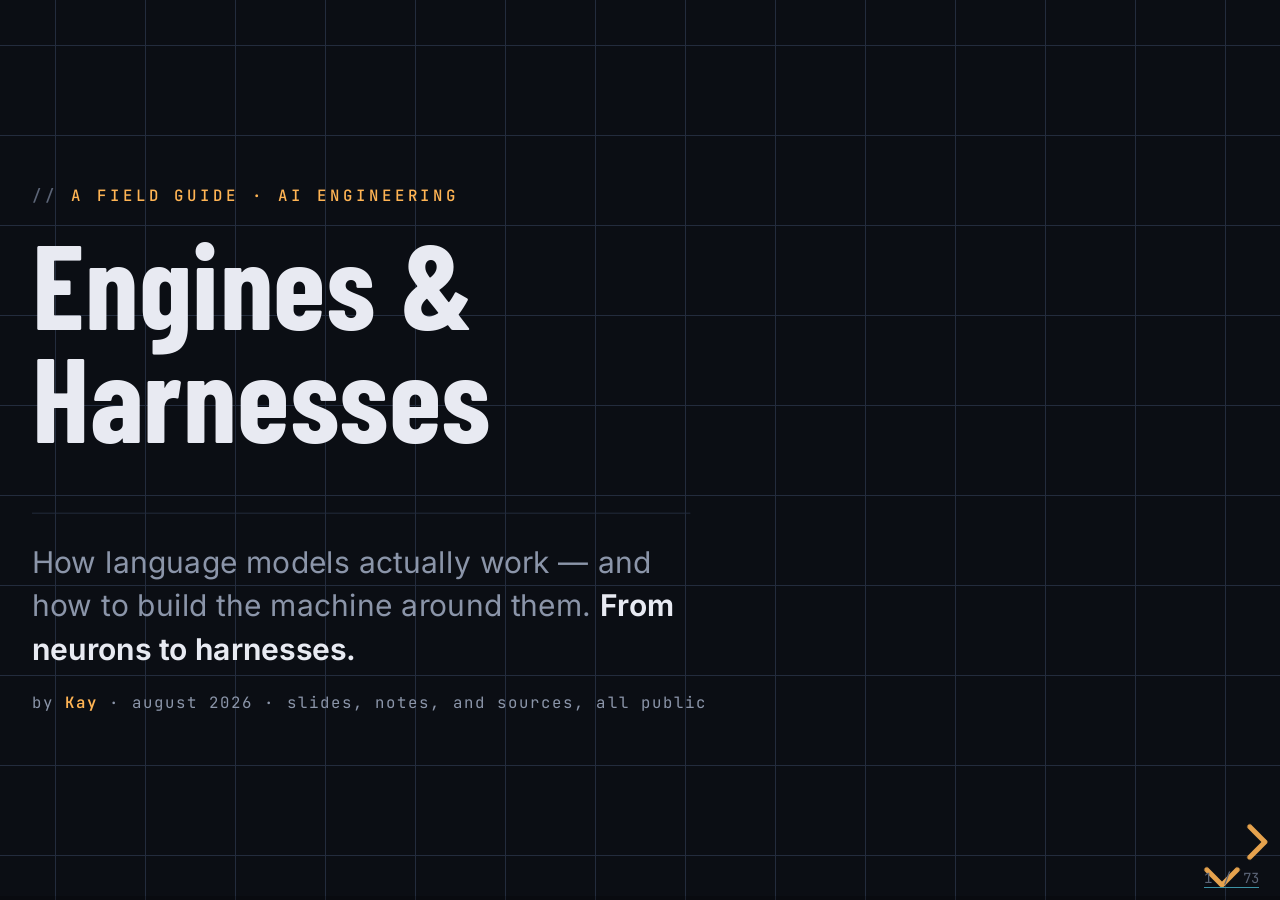
==== commit 1cb27c98: "Humanize deck prose; expand Kahoot quiz to 24 questions index.html: wording pass across all acts. Cu" ====
--- a/index.html
+++ b/index.html
@@ -23,7 +23,7 @@
         <h1>Engines &amp;<br>Harnesses</h1>
         <p class="plate-sub">How language models actually work — and how to build
         the machine around them. <strong>From neurons to harnesses.</strong></p>
-        <p class="byline">by <b>Kay</b> · august 2026 · a public artifact, not a one-shot deck</p>
+        <p class="byline">by <b>Kay</b> · august 2026 · slides, notes, and sources, all public</p>
         <aside class="notes">
           Open on this. One sentence: "This is a talk about engines and harnesses —
           the model, and everything we build around it." Then the claim: the second
@@ -34,7 +34,7 @@
 
       <section>
         <span class="eyebrow">how to drive this deck</span>
-        <h2>Built to be navigated, not narrated</h2>
+        <h2>Built for jumping around</h2>
         <div class="cols">
           <div class="panel">
             <h3>Live</h3>
@@ -74,9 +74,9 @@
           </div>
           <div class="panel"><h3>Deliberately out of scope</h3>
             <ul>
-              <li><strong>Fine-tuning</strong> — that's engine work, not ours</li>
-              <li><strong>RAG</strong> — the retrieval arm of context engineering; same principles</li>
-              <li><strong>Evals</strong> — the dyno you test the vehicle on; a talk of its own</li>
+              <li><strong>Fine-tuning</strong> (retraining the model itself) — engine work, not ours</li>
+              <li><strong>RAG</strong> (fetching documents into the prompt) — the same context principles apply</li>
+              <li><strong>Evals</strong> (testing whether any of this actually works) — deserves its own hour</li>
             </ul>
           </div>
         </div>
@@ -94,9 +94,9 @@
       <section class="plate">
         <span class="eyebrow">act 01 · the engine</span>
         <h1>How a pile of arithmetic<br>learned to talk</h1>
-        <p class="plate-sub">Seventy years of neural networks, told forward —
-        so that <strong>"AI" meaning "LLM"</strong> stops being confusing and
-        starts being inevitable.</p>
+        <p class="plate-sub">Seventy years of neural networks, told in order,
+        so that <strong>"AI" now meaning "language models"</strong> feels less
+        like a fad and more like the next chapter of one long story.</p>
         <aside class="notes">
           The long-breath act. If the audience knows ML basics, skim slides 2–3 and
           land on the timeline. If short on time: timeline slide only, then Act 2.
@@ -110,13 +110,13 @@
           <div>
             <ul>
               <li>Take numbers in, multiply each by a <strong>weight</strong>, add them up, squash the result</li>
-              <li>That's it. That's the neuron.</li>
-              <li>Stack them in layers: a <strong>multi-layer perceptron</strong></li>
+              <li>And that's the whole neuron; there is no hidden extra part</li>
+              <li>Stack them in layers and you have a network (the classic <strong>multi-layer perceptron</strong>)</li>
               <li class="fragment">The weights are the <strong>parameters</strong> —
                 "405B parameters" = 405 billion of these knobs</li>
             </ul>
-            <p class="fragment">A neural network is <em>one function</em>:
-            numbers in → numbers out. Everything else is plumbing.</p>
+            <p class="fragment">A neural network is <em>one big function</em>:
+            numbers in, numbers out. Everything else is plumbing.</p>
           </div>
           <div class="panel">
             <div class="flow">inputs      weights
@@ -154,8 +154,8 @@
           <li><strong>Nudge:</strong> compute, for every knob, which direction reduces the wrongness — turn all of them a hair (backpropagation)</li>
           <li><strong>Repeat:</strong> trillions of times, on trillions of examples</li>
         </ol>
-        <p class="fragment">Training doesn't store the examples — it <strong>compresses their
-        regularities into the knobs.</strong> That's why one function can complete code it
+        <p class="fragment">Training doesn't store the examples. It <strong>squeezes their
+        patterns into the knobs</strong> — which is why one function can complete code it
         has never seen.</p>
         <aside class="notes">
           Kill the "it's a database" mental model here, gently — it decides how
@@ -166,12 +166,12 @@
 
       <section>
         <span class="eyebrow">scores → probabilities</span>
-        <h2>Softmax and the temperature dial</h2>
+        <h2>From scores to odds: the temperature dial</h2>
         <div class="cols">
           <div>
             <p>A language model's last layer outputs a <strong>score for every token
-            it knows</strong>. Softmax turns scores into probabilities — that's the
-            whole trick.</p>
+            it knows</strong>. A step called softmax turns those scores into
+            probabilities, and that's the whole trick.</p>
             <ul>
               <li><strong>Temperature ↓</strong> — sharpen: always take the favorite. Safe, boring, repetitive.</li>
               <li><strong>Temperature ↑</strong> — flatten: give the long shots a chance. Creative, and eventually unhinged.</li>
@@ -204,7 +204,7 @@
           <tr><td>2012</td><td>AlexNet</td><td>GPUs + data beat forty years of hand-built features</td></tr>
           <tr><td>2017</td><td><em>Attention Is All You Need</em></td><td>One architecture for all of language — and it parallelizes</td></tr>
           <tr><td>2018–20</td><td>GPT-1 → GPT-3</td><td>Same recipe + more scale = new abilities, unprompted</td></tr>
-          <tr><td>2022</td><td>ChatGPT</td><td>Next-token prediction, worn as a product, eats the word "AI"</td></tr>
+          <tr><td>2022</td><td>ChatGPT</td><td>Next-token prediction becomes a product — and "AI" starts meaning this</td></tr>
           <tr><td>2024–</td><td>Reasoning models</td><td>The same engine, allowed to think before speaking</td></tr>
         </table>
         <p class="fragment note">Every row is the same story: <strong>less hand-engineering,
@@ -248,9 +248,9 @@
       <section class="plate">
         <span class="eyebrow">act 02 · tokens</span>
         <h1>The model's alphabet<br>is not your alphabet</h1>
-        <p class="plate-sub">Half of all "LLMs are dumb" stories are
-        <strong>tokenizer stories</strong>. Five minutes here buys years of
-        not being confused.</p>
+        <p class="plate-sub">The tokenizer is the chopper that turns your text into
+        chunks before the model ever sees it. Half of all "LLMs are dumb" stories
+        are really <strong>tokenizer stories</strong>.</p>
         <aside class="notes">
           If short on time: the Tiktokenizer demo + the attention slide are the two
           that must survive.
@@ -302,7 +302,7 @@
         <span class="eyebrow">meaning as geometry</span>
         <h2>Every token becomes a point in space</h2>
         <ul>
-          <li>Each token maps to a vector — hundreds of numbers, learned, not assigned</li>
+          <li>Each token maps to a vector: a list of hundreds of numbers, learned during training rather than assigned by anyone</li>
           <li>Similar meaning ends up <strong>nearby</strong>: king/queen, Paris/Rome, <code>try</code>/<code>catch</code></li>
           <li>Directions mean things: king − man + woman ≈ queen</li>
         </ul>
@@ -326,8 +326,8 @@
           <li>Each slot gets a distinct stamp; nearby slots get similar stamps</li>
           <li>The network learns to read the stamp exactly as much as it needs to</li>
         </ul>
-        <p class="note">That's the honest intuition level. The gorgeous sinusoid math is in the
-        appendix — it's depth, not prerequisite.</p>
+        <p class="note">That's the intuition. The full math lives in the appendix; nothing
+        later depends on it.</p>
         <aside class="notes">
           One slide, on purpose. If someone pushes: "postmark on the envelope" —
           content plus where-it-was-mailed-from, in one vector. Appendix has RoPE etc.
@@ -348,7 +348,7 @@
           </div>
           <div>
             <ul>
-              <li>Dozens of attention heads per layer, each learning its own question — grammar, coreference, code scope…</li>
+              <li>Dozens of attention heads per layer, each learning its own question: grammar, which name a pronoun points back to, code scope…</li>
               <li class="fragment">And it's all matrix math — <strong>perfectly parallel, perfect for GPUs.</strong>
                 That, as much as the cleverness, is why transformers won.</li>
             </ul>
@@ -417,8 +417,8 @@
           <small>floating-point operations, per token, forward pass only —
           roughly one token ≈ three-quarters of a word</small>
         </div>
-        <p class="note" style="margin-top:1em">2N rule: Kaplan et al., <em>Scaling Laws for Neural Language
-        Models</em> (2020) · params official: Meta, arXiv:2407.21783 · full arithmetic in
+        <p class="note" style="margin-top:1em">The "two operations per parameter" rule: Kaplan et al., <em>Scaling Laws for Neural Language
+        Models</em> (2020) · parameter count official: Meta, arXiv:2407.21783 · full arithmetic in
         <a href="research/track3-flops.md">research/track3-flops.md</a></p>
         <aside class="notes">
           "Every parameter participates in every token." That's the sentence to say
@@ -448,7 +448,7 @@
 
       <section>
         <span class="eyebrow">training vertigo</span>
-        <h2>And that was just inference</h2>
+        <h2>And that was just running the model</h2>
         <ul>
           <li>Training Llama 3.1 405B: <strong>3.8×10²⁵ FLOPs</strong> over 15.6 trillion tokens
             <span class="note">(official, Meta)</span></li>
@@ -457,8 +457,8 @@
           <li class="fragment">GPT-4's training is estimated at the same order: ~2×10²⁵ FLOPs
             <span class="note">(Epoch AI estimate — OpenAI has disclosed nothing)</span></li>
         </ul>
-        <p class="fragment">This is why "just train your own" is not a sentence.
-        <strong>Engines come from foundries. Everyone else builds vehicles.</strong></p>
+        <p class="fragment">This is why "just train your own" isn't a real option.
+        <strong>Engines come from a handful of labs. Everyone else builds vehicles.</strong></p>
         <aside class="notes">
           The closing line is the bridge to the whole second half: you will never
           own the engine. Your leverage is downstream of it. If short on time, jump
@@ -487,9 +487,9 @@
           <tr><td>Llama 3.1 405B (dense)</td><td>405B</td><td>405B — all of them</td><td>8.1×10¹¹</td></tr>
           <tr><td>DeepSeek-V3 (MoE)</td><td>671B</td><td>37B — routed experts</td><td>7.4×10¹⁰ — <strong>11× cheaper</strong></td></tr>
         </table>
-        <p class="fragment">Mixture-of-experts is the trade of the era:
-        <strong>store many parameters, compute with few.</strong> More knowledge in the
-        warehouse, fewer workers per shift.</p>
+        <p class="fragment">"Mixture of experts" means only the relevant slice of the model
+        wakes up for each token — <strong>store many parameters, compute with few.</strong>
+        More knowledge in the warehouse, fewer workers per shift.</p>
         <p class="note">Official figures: arXiv:2412.19437. One more honest caveat: at 128K context,
         attention adds ~67% on top of the 2N cost — long context is not free. That fact returns in Act 7.</p>
         <aside class="notes">
@@ -524,7 +524,7 @@
            └─ scratch work, often hidden, always billed └─ what you asked for</div>
         <ul>
           <li>Still next-token prediction — nothing mystical was added</li>
-          <li>The model <strong>buys accuracy with extra forward passes</strong> before committing</li>
+          <li>The model <strong>buys accuracy by spending more compute up front</strong>, before committing to an answer</li>
           <li class="fragment">Wrong turns cost the same as right ones — dead-end reasoning is still billed</li>
         </ul>
         <aside class="notes">
@@ -555,11 +555,11 @@
 
       <section>
         <span class="eyebrow">depth · the third axis</span>
-        <h2>Test-time compute is a new scaling axis</h2>
+        <h2>"Think longer" became a third way to scale</h2>
         <ul>
           <li><strong>2012–2022:</strong> scale the training run — more data, more parameters</li>
-          <li><strong>2022–2024:</strong> scale the post-training — RLHF, instruction tuning</li>
-          <li><strong>2024–now:</strong> scale the <em>inference</em> — let the same weights think longer</li>
+          <li><strong>2022–2024:</strong> scale the <em>post-training</em> — the extra rounds where human feedback shapes the answers (RLHF, instruction tuning)</li>
+          <li><strong>2024–now:</strong> scale the <em>answering</em> — let the same model think longer on hard questions</li>
         </ul>
         <p class="fragment">The same model, given 10× the thinking budget, can jump a
         capability tier on hard problems — <strong>capability became a dial, not a constant.</strong></p>
@@ -592,15 +592,17 @@
         <span class="eyebrow">the consensus, roughly</span>
         <h2>Four things most of the field agrees on</h2>
         <ol>
-          <li><strong>Naive pre-training scaling has bent.</strong> The easy "10× the GPUs,
-            get a new era" curve flattened — data, not compute, became the binding wall</li>
-          <li class="fragment"><strong>The gains moved axes.</strong> Post-training (RL) and
-            test-time thinking now carry improvement — capability became a dial (Act 4)</li>
-          <li class="fragment"><strong>Agents are where it shows up.</strong> METR: the length of task
-            an agent can carry at 50% success <strong>doubles every ~4–7 months</strong> — and it's
-            accelerating, not saturating <span class="note">(metr.org, Time Horizon 1.1, Jan 2026)</span></li>
-          <li class="fragment"><strong>Cost per capability is collapsing.</strong> MoE, distillation,
-            efficient inference — yesterday's frontier is next year's cheap tier (Act 3's 11×)</li>
+          <li><strong>The easy scaling curve has bent.</strong> "10× the GPUs,
+            get a new era" stopped working — training data, not computing power, became the wall</li>
+          <li class="fragment"><strong>The gains moved elsewhere.</strong> Post-training and
+            thinking-time now carry the improvement — capability became a dial (Act 4)</li>
+          <li class="fragment"><strong>Agents are where it shows up.</strong> METR (an independent
+            evaluation lab): the length of task an agent can finish half the time
+            <strong>doubles every ~4–7 months</strong> — and the pace is picking up, not slowing
+            <span class="note">(metr.org, Time Horizon 1.1, Jan 2026)</span></li>
+          <li class="fragment"><strong>The price of any given ability keeps collapsing.</strong>
+            Efficiency tricks — mixture-of-experts, distillation (a small model trained to imitate
+            a big one) — make yesterday's frontier next year's cheap tier (Act 3's 11×)</li>
         </ol>
         <aside class="notes">
           Careful wording: "bent," not "ended." The METR line is the most
@@ -615,11 +617,11 @@
         <table>
           <tr><th>Axis</th><th>Status, honestly</th></tr>
           <tr><td>Pre-training (bigger runs)</td><td>Diminishing returns per dollar; data wall is real</td></tr>
-          <tr><td>Post-training (RL, distillation)</td><td>Steep and young — nobody knows the ceiling</td></tr>
+          <tr><td>Post-training (reinforcement learning, distillation)</td><td>Steep and young — nobody knows the ceiling</td></tr>
           <tr><td>Inference (thinking longer)</td><td>Scales per-task, priced per-use — a different economy entirely</td></tr>
         </table>
-        <p class="fragment">Any strong claim about "the end of scaling" that doesn't say
-        <strong>which curve</strong> is a vibe, not an argument.</p>
+        <p class="fragment">Any confident claim about "the end of scaling" that doesn't say
+        <strong>which curve</strong> is too vague to argue with.</p>
         <aside class="notes">
           This slide exists to inoculate the room before the opinion slide — and to
           keep me honest on it too.
@@ -700,7 +702,7 @@
       <section>
         <span class="eyebrow">the taxonomy</span>
         <h2>There is no one correct harness</h2>
-        <p>Motorcycles, cars, vans, and trucks are all correct. <strong>Shape is downstream of purpose.</strong></p>
+        <p>Motorcycles, cars, vans, and trucks are all correct. <strong>The shape follows the job.</strong></p>
         <table>
           <tr><th>Vehicle</th><th>The harness it maps to</th><th>Built for</th></tr>
           <tr><td>Motorcycle</td><td>Bare chat + one sharp tool</td><td>An expert going fast, fully exposed</td></tr>
@@ -709,9 +711,9 @@
           <tr><td>Truck</td><td>Autonomous coding agent in CI: issue in, pull request out</td><td>Heavy cargo, long haul, nobody in the cab</td></tr>
         </table>
         <aside class="notes">
-          Dwell on "shape is downstream of purpose" — it kills the "which setup is
+          Dwell on "the shape follows the job" — it kills the "which setup is
           best?" question before it's asked. Best for WHAT is the only version of
-          that question that parses.
+          that question that makes sense.
         </aside>
       </section>
 
@@ -756,9 +758,9 @@
         <div class="cols fragment">
           <div class="panel">
             <h3 style="color:var(--hot)">Compensation — shrinking</h3>
-            <p class="note" style="font-size:0.72em">Scaffolding that papers over engine weakness: few-shot walls,
-            forced step-by-step, rigid rule lists. 2023 needed it. 2026 engines are
-            <em>degraded</em> by it.</p>
+            <p class="note" style="font-size:0.72em">Prompt tricks that paper over engine weakness: walls of pasted
+            examples, forced step-by-step recipes, rigid rule lists. 2023 needed them. 2026 engines are
+            <em>degraded</em> by them.</p>
           </div>
           <div class="panel">
             <h3 style="color:var(--green)">Capability — growing</h3>
@@ -914,9 +916,9 @@
         <div class="cols">
           <div>
             <ul>
-              <li>One markdown file, read by <strong>Copilot, Claude Code, Codex, Cursor, Gemini</strong> — the emerging lingua franca</li>
+              <li>One markdown file, read by <strong>Copilot, Claude Code, Codex, Cursor, Gemini</strong> — an emerging cross-tool standard</li>
               <li>Lives anywhere in the repo; <strong>nearest wins</strong> — monorepo teams put one per package</li>
-              <li>Copilot honors <code>CLAUDE.md</code> and <code>GEMINI.md</code> as equivalents — full cross-tool convergence</li>
+              <li>Copilot honors <code>CLAUDE.md</code> and <code>GEMINI.md</code> as equivalents, so one file travels everywhere</li>
             </ul>
           </div>
           <div class="panel">
@@ -1049,8 +1051,8 @@
 }</code></pre>
         <ul>
           <li>The guard script returns <code>{"permissionDecision": "allow" | "deny" | "ask"}</code> —
-            <strong>deterministic code deciding what the model may do</strong></li>
-          <li class="fragment">Lifecycle events from session start to compaction; <code>preToolUse</code> fails <em>closed</em></li>
+            <strong>plain code, not the model, decides what the agent may do</strong></li>
+          <li class="fragment">Hooks fire at every stage of a session; if a <code>preToolUse</code> guard errors, the action is <em>blocked</em>, not waved through</li>
         </ul>
         <p class="note">New to Copilot in 2026, mirroring Claude Code's design — CLI + cloud agent, VS Code in preview.</p>
         <aside class="notes">
@@ -1130,9 +1132,9 @@
       <section class="plate">
         <span class="eyebrow">act 07 · context engineering</span>
         <h1>The finite resource</h1>
-        <p class="plate-sub">What the model sees is all it is. Managing that —
-        not writing clever prompts — is the discipline now. <strong>And it changed
-        completely between model generations.</strong></p>
+        <p class="plate-sub">The model only knows what you put in front of it. Managing
+        that budget, not writing clever prompts, is the discipline now. <strong>And the
+        rules changed completely between model generations.</strong></p>
         <aside class="notes">
           Two movements: (1) context as a budget, (2) the generation shift — what
           you did for 2023 models vs what you do now. The second is the section
@@ -1187,12 +1189,12 @@
         <span class="eyebrow">the generation shift · 2023 → 2026</span>
         <h2>Same discipline, unrecognizable rulebook</h2>
         <table style="font-size:0.56em">
-          <tr><th>You did this for 2023 engines</th><th>Frontier doctrine now says</th></tr>
-          <tr><td>“Think step by step” in every prompt</td><td>Unnecessary — reasoning models think internally; forced CoT is dead weight (OpenAI)</td></tr>
-          <tr><td>Walls of few-shot examples</td><td>“Examples actually constrain them to a certain exploration space” (Anthropic)</td></tr>
+          <tr><th>You did this for 2023 engines</th><th>The vendors' own guides now say</th></tr>
+          <tr><td>“Think step by step” in every prompt</td><td>Unnecessary — reasoning models already think internally; the instruction is dead weight (OpenAI)</td></tr>
+          <tr><td>Pasting in walls of worked examples ("few-shot")</td><td>“Examples actually constrain them to a certain exploration space” (Anthropic)</td></tr>
           <tr><td>“CRITICAL: You MUST use this tool when…”</td><td>“…you can use more normal prompting: ‘Use this tool when…’” — MUST-stacks now overtrigger</td></tr>
           <tr><td>“Before you finish, verify your answer against…”</td><td>Frontier models self-verify; leaving it in causes over-verification and wasted tokens</td></tr>
-          <tr><td>“You are an agent — keep going until fully resolved…”</td><td>Persistence scaffolding out; frontier models need damping, not spurring</td></tr>
+          <tr><td>“You are an agent — keep going until fully resolved…”</td><td>Drop it — frontier models need reining in, not spurring on</td></tr>
           <tr><td>Enumerate every rule and prohibition</td><td>“Write code that reads like the surrounding code” — rules become judgment</td></tr>
         </table>
         <p class="note">Every row traces to a vendor page, fetched Aug 2026 —
@@ -1261,17 +1263,17 @@
           <div class="panel">
             <h3>Still true, every generation</h3>
             <ul style="font-size:0.8em">
-              <li>Clarity wins — the "new colleague test" never dies</li>
-              <li>Structure helps — headers, delimiters, XML tags</li>
+              <li>Clarity wins — if a new colleague couldn't follow your instructions, neither can the model</li>
+              <li>Structure helps — headers, delimiters, clearly marked sections</li>
               <li>Context is finite — rot didn't go away, it moved</li>
-              <li>Evals gate everything — "an empirical discipline" (OpenAI)</li>
+              <li>Measure everything — prompting is "an empirical discipline" (OpenAI)</li>
             </ul>
           </div>
           <div class="panel">
             <h3>The work didn't vanish — it moved</h3>
             <ul style="font-size:0.8em">
-              <li>From <em>making the model act</em> → <em>keeping it in scope</em></li>
-              <li>New calibration: damping over-verification, over-delegation, verbosity</li>
+              <li>From <em>pushing the model to act</em> to <em>keeping it in scope</em></li>
+              <li>The new tuning: reining in over-checking, over-delegating, and rambling</li>
               <li>Frontier quirks still need steering — just less of it, aimed differently</li>
             </ul>
           </div>
@@ -1288,7 +1290,7 @@
         <h2>The two doctrines, honestly</h2>
         <table style="font-size:0.6em">
           <tr><th>Question</th><th>Anthropic</th><th>OpenAI</th></tr>
-          <tr><td>Multi-agent?</td><td>First-class: frontier models delegate natively (needs <em>damping</em>)</td><td>Last resort: "maximize a single agent's capabilities first"</td></tr>
+          <tr><td>Multi-agent?</td><td>First-class: frontier models delegate naturally (and need reining in, not spurring)</td><td>Last resort: "maximize a single agent's capabilities first"</td></tr>
           <tr><td>Migrating to a new model?</td><td>Audit and <strong>delete</strong> — "simplify just like we did"</td><td>Freeze prompts first, <strong>then</strong> tune — "switch models, don't change prompts yet"</td></tr>
           <tr><td>Prompt structure?</td><td>XML-native house style</td><td>Markdown-first, XML situational</td></tr>
           <tr><td>Agent frameworks?</td><td>Own the loop; frameworks obscure</td><td>Ships an SDK (a minimal one)</td></tr>
@@ -1323,9 +1325,10 @@
       <section>
         <span class="eyebrow">the dirty secret</span>
         <h2>Benchmark scores measure systems, not models</h2>
-        <p>Same engine, different harness — measured deltas on SWE-bench:</p>
+        <p>SWE-bench is the standard "fix a real GitHub issue" test. Same engine,
+        different harness, and the score moves:</p>
         <table>
-          <tr><th>Same model, scaffold swapped</th><th>Score swing</th></tr>
+          <tr><th>Same model, different scaffold (the harness code around it)</th><th>Score swing</th></tr>
           <tr><td>GPT-4o, two scaffolds</td><td>23% → 33.2% <strong>(+10)</strong></td></tr>
           <tr><td>DeepSeek R1, scaffold switch</td><td>33% → 57.6% <strong>(+25)</strong></td></tr>
           <tr><td>Vendor harness vs standardized harness (2026 frontier)</td><td><strong>~17 points</strong> of vendor advantage</td></tr>
@@ -1349,9 +1352,9 @@
         <h2>Which benchmarks still mean something</h2>
         <table style="font-size:0.62em">
           <tr><th>Benchmark</th><th>Measures</th><th>Aug 2026 read</th></tr>
-          <tr><td>SWE-bench Verified</td><td>Real GitHub issues → passing patch</td><td>Saturated (~96%, vendor-reported) and contaminated — <strong>retired as signal</strong></td></tr>
+          <tr><td>SWE-bench Verified</td><td>Real GitHub issues → passing patch</td><td>Maxed out (~96%, vendor-reported) and leaked into training data — <strong>no longer tells you anything</strong></td></tr>
           <tr><td>Terminal-Bench 2.1</td><td>Agent + terminal, real environments</td><td>Closest to day-to-day agent work; leaderboard shows model+scaffold pairs honestly</td></tr>
-          <tr><td>LiveCodeBench</td><td>Problems dated <em>after</em> training cutoff</td><td>Contamination-aware by design; narrow (contest code)</td></tr>
+          <tr><td>LiveCodeBench</td><td>Problems dated <em>after</em> training cutoff</td><td>Sidesteps the leak problem by design; narrow (contest code)</td></tr>
           <tr><td>Aider polyglot</td><td>Precise edit-format discipline</td><td>Honest but stale — top rows are 2025 models</td></tr>
           <tr><td>METR time horizons</td><td><strong>Length of task</strong> done at 50% success</td><td>Best mental model we have — currently doubling every ~4–7 months</td></tr>
         </table>
@@ -1397,9 +1400,9 @@
           <tr><td>Gnarly debugging, planning</td><td>Frontier reasoning model</td><td>Quality of thought — pay the multiplier</td></tr>
           <tr><td>Long agent runs, issue → PR</td><td>Frontier + your best harness</td><td>The harness — it's worth 10–25 points</td></tr>
         </table>
-        <p class="fragment">And the only benchmark that predicts <em>your</em> Tuesday:
-        <strong>run two models on the same real task in your own repo.</strong> One afternoon,
-        better data than every leaderboard combined.</p>
+        <p class="fragment">And the only benchmark that predicts <em>your own work</em>:
+        <strong>run two models on the same real task in your own repo.</strong> One afternoon
+        of that beats every leaderboard combined.</p>
         <p class="note">Copilot reality, Aug 2026: billing is <strong>AI credits</strong>
         (1 credit = $0.01, priced per token per model — “premium requests” are legacy since
         June 2026); ~25 models in the picker incl. GPT-5.6, Claude Opus 5, Gemini 3.x, Kimi K3,
@@ -1500,7 +1503,7 @@
         <h2>Kahoot time</h2>
         <div class="cols">
           <div>
-            <p>Eight questions. Everything was on a slide.
+            <p>Twenty-four questions. Everything was on a slide.
             Winner gets <em>bragging rights and nothing else.</em></p>
             <p class="note">Questions drafted in
             <a href="kahoot-questions.md">kahoot-questions.md</a> — create the Kahoot,
